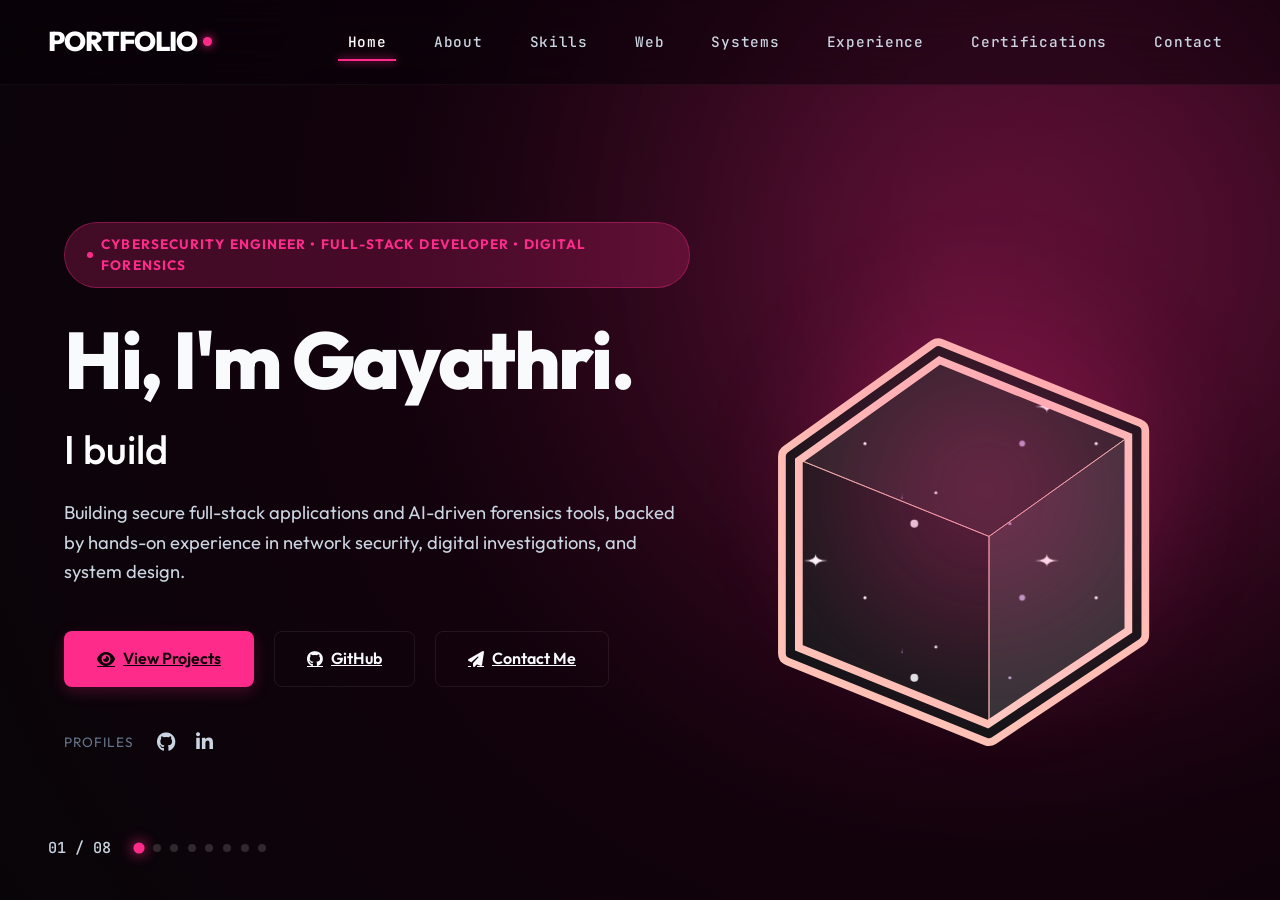
==== docs/index.html @ 2d663bb6 "docs folder" ====
<!doctype html>
<html lang="en">
  <head>
    <meta charset="UTF-8" />
    <meta name="viewport" content="width=device-width, initial-scale=1.0" />

    <!-- SEO Metadata -->
    <title>Gayathri | Cybersecurity & Full-Stack Portfolio</title>
    <link
      rel="icon"
      type="image/svg+xml"
      href="data:image/svg+xml,%3Csvg xmlns='http://www.w3.org/2000/svg' viewBox='0 0 100 100'%3E%3Ccircle cx='50' cy='50' r='46' fill='%230b0107' stroke='%23FF2B8A' stroke-width='8'/%3E%3Ctext x='50%25' y='50%25' font-family='sans-serif' font-size='38' font-weight='bold' fill='%23FF2B8A' text-anchor='middle' dominant-baseline='central'%3EYN%3C/text%3E%3C/svg%3E"
    />
    <meta
      name="description"
      content="Professional portfolio of a Computer Science student specializing in Cyber Security, full-stack development, AI-driven forensics tools, and secure network systems."
    />
    <meta
      name="keywords"
      content="Cyber Security, Digital Forensics, Full-Stack Developer, MERN Stack, AI, SDN Security, Web Portfolio"
    />
    <meta name="author" content="Gayathri" />

    <!-- Open Graph / Facebook -->
    <meta property="og:type" content="website" />
    <meta property="og:url" content="https://your-portfolio-url.vercel.app/" />
    <meta
      property="og:title"
      content="Gayathri | Cybersecurity & Full-Stack Portfolio"
    />
    <meta
      property="og:description"
      content="Discover AI-driven forensics tools, secure full-stack applications, and network security research."
    />
    <meta property="og:image" content="images/profile.jpg" />

    <!-- Fonts & Icons -->
    <link rel="preconnect" href="https://fonts.googleapis.com" />
    <link rel="preconnect" href="https://fonts.gstatic.com" crossorigin />
    <link
      href="https://fonts.googleapis.com/css2?family=Outfit:wght@300;400;500;600;700&family=JetBrains+Mono:wght@400;500&display=swap"
      rel="stylesheet"
    />
    <link
      rel="stylesheet"
      href="https://cdnjs.cloudflare.com/ajax/libs/font-awesome/6.5.1/css/all.min.css"
    />

    <!-- Custom Stylesheet -->
    <link rel="stylesheet" href="style.css" />
  </head>

  <body class="theme-home">
    <!-- Ambient background mesh gradients are handled directly in style.css page-sections -->

    <!-- Header & Navigation -->
    <header>
      <nav>
        <a href="#hero" class="logo" aria-label="Home"
          >PORTFOLIO<span class="logo-dot"></span
        ></a>
        <ul class="nav-links">
          <li>
            <a href="#hero" class="nav-anchor active" data-index="0">Home</a>
          </li>
          <li><a href="#about" class="nav-anchor" data-index="1">About</a></li>
          <li>
            <a href="#skills" class="nav-anchor" data-index="2">Skills</a>
          </li>
          <li>
            <a href="#projects-web" class="nav-anchor" data-index="3">Web</a>
          </li>
          <li>
            <a href="#projects-systems" class="nav-anchor" data-index="4"
              >Systems</a
            >
          </li>
          <li>
            <a href="#experience" class="nav-anchor" data-index="5"
              >Experience</a
            >
          </li>
          <li>
            <a href="#certifications" class="nav-anchor" data-index="6"
              >Certifications</a
            >
          </li>
          <li>
            <a href="#contact" class="nav-anchor" data-index="7">Contact</a>
          </li>
        </ul>
        <button
          class="burger"
          aria-label="Toggle Navigation Menu"
          aria-expanded="false"
        >
          <div class="line1"></div>
          <div class="line2"></div>
          <div class="line3"></div>
        </button>
      </nav>
    </header>

    <!-- Page Progress Indicators -->
    <div class="page-progress-container">
      <span class="page-number" id="page-number-display">01 / 08</span>
      <div class="progress-dots">
        <span class="progress-dot active" data-index="0" title="Home"></span>
        <span class="progress-dot" data-index="1" title="About"></span>
        <span class="progress-dot" data-index="2" title="Skills"></span>
        <span class="progress-dot" data-index="3" title="Web Dev"></span>
        <span
          class="progress-dot"
          data-index="4"
          title="Academic Systems"
        ></span>
        <span class="progress-dot" data-index="5" title="Experience"></span>
        <span class="progress-dot" data-index="6" title="Certifications"></span>
        <span class="progress-dot" data-index="7" title="Contact"></span>
      </div>
    </div>

    <!-- Main Horizontal Scroll Container -->
    <main class="scroll-container">
      <!-- PAGE 01: HOME / INTRO -->
      <section id="hero" class="page-section" data-theme="home">
        <div class="page-content-wrapper">
          <div class="container hero-container">
            <div class="hero-content">
              <div class="badge-pill stage-5-reveal">
                <span class="badge-dot"></span>
                CYBERSECURITY ENGINEER • FULL-STACK DEVELOPER • DIGITAL
                FORENSICS
              </div>
              <h1 class="text-gradient stage-5-reveal hero-name-heading">
                Hi, I'm Gayathri.
              </h1>
              <h2 class="stage-6-reveal hero-secondary-heading">
                I build
                <span
                  id="typing-text"
                  class="accent-glow-gradient"
                  style="color: var(--accent-current); font-weight: 700"
                ></span>
              </h2>
              <p class="description stage-6-reveal">
                Building secure full-stack applications and AI-driven forensics
                tools, backed by hands-on experience in network security,
                digital investigations, and system design.
              </p>
              <div class="hero-actions stage-7-reveal">
                <a
                  href="#projects-web"
                  class="btn btn-primary nav-action-btn"
                  data-index="3"
                  ><i class="fas fa-eye"></i> View Projects</a
                >
                <a
                  href="#"
                  data-link="github"
                  target="_blank"
                  class="btn btn-secondary"
                  ><i class="fab fa-github"></i> GitHub</a
                >
                <a
                  href="#contact"
                  class="btn btn-secondary nav-action-btn"
                  data-index="7"
                  ><i class="fas fa-paper-plane"></i> Contact Me</a
                >
              </div>
              <div class="hero-socials stage-7-reveal">
                <span>Profiles</span>
                <div class="social-links">
                  <a
                    href="#"
                    data-link="github"
                    target="_blank"
                    class="social-link"
                    aria-label="GitHub"
                    ><i class="fab fa-github"></i
                  ></a>
                  <a
                    href="#"
                    data-link="linkedin"
                    target="_blank"
                    class="social-link"
                    aria-label="LinkedIn"
                    ><i class="fab fa-linkedin-in"></i
                  ></a>
                </div>
              </div>
            </div>

            <div class="hero-visual">
              <!-- Soft glow / gradient aura behind character image is handled via CSS .hero-visual::before -->
              <div class="hero-character-wrapper stage-4-reveal">
                <div class="character-frame">
                  <svg
                    width="512"
                    height="595"
                    viewBox="120 120 300 200"
                    fill="none"
                    overflow="hidden"
                    xmlns="http://www.w3.org/2000/svg"
                    class="walking-character"
                  >
                    <use href="#cube" x="128" y="128" stroke-width="2">
                      <animate
                        attributeName="stroke"
                        dur="6s"
                        repeatCount="indefinite"
                        values="#FF9AA2;#FFB7B2;#FFDAC1;#E2F0CB;#B5EAD7;#C7CEEA;#FF9AA2"
                      />
                    </use>

                    <defs>
                      <!-- EVERYTHING TOGETHER -->
                      <g id="cube">
                        <use
                          href="#cube_outline"
                          stroke-linejoin="round"
                          stroke-width="16"
                          fill="url(#stars)"
                        />
                        <use href="#cube_base" stroke-width=".5" />
                        <use
                          href="#cube_outline"
                          stroke-linejoin="round"
                          stroke-width="6"
                          stroke="#141417"
                        />
                      </g>

                      <g id="cube_outline">
                        <path>
                          <animate
                            attributeName="d"
                            dur="1.5s"
                            repeatCount="indefinite"
                            calcMode="spline"
                            keyTimes="0;0.5;0.5;1"
                            keySplines="0.8 0.2 0.6 0.9; 
						0.8 0.2 0.6 0.9; 
						0.8 0.2 0.6 0.9"
                            values="M10 64 L128 0 L246 64 L246 192 L128 256 L10 192Z;
					M40 20 L216 20 L216 108 L216 236 L40 236 L40 172Z;
					M216 20 L40 20 L40 108 L40 236 L216 236 L216 172Z;
					M246 64 L128 0 L10 64 L10 192 L128 256 L246 192Z"
                          />
                        </path>
                      </g>

                      <g id="cube_base">
                        <path fill="#fff1">
                          <!-- TOP SIDE -->
                          <animate
                            attributeName="d"
                            dur="1.5s"
                            repeatCount="indefinite"
                            calcMode="spline"
                            keyTimes="0;0.5;1"
                            keySplines="0.8 0.2 0.6 0.9; 
						0.8 0.2 0.6 0.9"
                            values="M10 64 L128 0 L246 64 L128 128Z;
					M40 20 L216 20 L216 108 L40 108Z;
					M128 0 L246 64 L128 128 L10 64Z"
                          />
                        </path>
                        <path>
                          <!-- LEFT SIDE -->
                          <animate
                            attributeName="d"
                            dur="1.5s"
                            repeatCount="indefinite"
                            calcMode="spline"
                            keyTimes="0;0.5;0.5;1"
                            keySplines="0.8 0.2 0.6 0.9; 
						0.8 0.2 0.6 0.9; 
						0.8 0.2 0.6 0.9"
                            values="M10 64 L128 128 L128 256 L10 192Z;
					M40 20 L40 108 L40 236 L40 172Z;
					M216 20 L216 108 L216 236 L216 172Z;
					M246 64 L128 128 L128 256 L246 192Z"
                          />
                          <animate
                            attributeName="fill"
                            dur="1.5s"
                            repeatCount="indefinite"
                            keyTimes="0;0.5;0.5;1"
                            values="#fff0;#fff0;#fff2;#fff2"
                          />
                        </path>
                        <path fill="#407080">
                          <!-- LEFT SIDE -->
                          <animate
                            attributeName="d"
                            dur="1.5s"
                            repeatCount="indefinite"
                            calcMode="spline"
                            keyTimes="0;0.5;1"
                            keySplines="0.8 0.2 0.6 0.9; 
						0.8 0.2 0.6 0.9"
                            values="M246 64 L128 128 L128 256 L246 192Z;
					M216 108 L40 108 L40 236 L216 236Z;
					M128 128 L10 64 L10 192 L128 256Z"
                          />
                          <animate
                            attributeName="fill"
                            dur="1.5s"
                            repeatCount="indefinite"
                            keyTimes="0;0.5;1"
                            values="#fff2;#fff1;#fff0"
                          />
                        </path>
                      </g>
                      <linearGradient id="fade" gradientTransform="rotate(90)">
                        <stop offset="0" stop-color="#14141700" />
                        <stop offset="0.25" stop-color="#141417ff" />
                      </linearGradient>
                      <linearGradient id="sky" gradientTransform="rotate(90)">
                        <stop offset="0.5" stop-color="#141417" />
                        <stop offset="1" stop-color="#40354a" />
                      </linearGradient>

                      <!-- STARS PATTERN -->
                      <pattern
                        id="stars"
                        x="0"
                        y="0"
                        width="50%"
                        height="50%"
                        patternUnits="userSpaceOnUse"
                        patternContentUnits="userSpaceOnUse"
                      >
                        <rect width="256" height="256" fill="url(#sky)" />
                        <use href="#star01" x="24" y="32" fill="white" />
                        <use
                          href="#star01"
                          x="64"
                          y="96"
                          fill="#ad9dcb"
                          transform="rotate(90 80 112)"
                        />
                        <use href="#star01" x="224" y="102" fill="#ad9dcb" />
                        <use
                          href="#star01"
                          x="192"
                          y="112"
                          fill="#E0E8EA"
                          transform="rotate(90 80 112)"
                        />
                        <use href="#star02" x="16" y="64" fill="#ad9dcb" />
                        <use href="#star03" x="96" y="16" fill="#E0E8EA" />
                        <use href="#star04" x="64" y="64" fill="white" />
                        <use href="#star04" x="8" y="16" fill="#ad9dcb" />
                        <use href="#star04" x="110" y="96" fill="#E0E8EA" />
                        <use href="#star02" x="160" y="24" fill="#ad9dcb" />
                        <use href="#star03" x="196" y="60" fill="#E0E8EA" />
                        <use href="#star04" x="64" y="212" fill="white" />
                        <use href="#star04" x="218" y="216" fill="#ad9dcb" />
                        <use href="#star03" x="228" y="220" fill="#E0E8EA" />
                        <use href="#star02" x="140" y="128" fill="#ad9dcb" />
                        <use href="#star03" x="24" y="140" fill="#E0E8EA" />
                        <use href="#star04" x="95" y="160" fill="white" />
                        <use href="#star04" x="180" y="128" fill="#ad9dcb" />
                        <use href="#star03" x="200" y="136" fill="#E0E8EA" />
                        <use href="#star10" x="120" y="120" stroke="#E0E8EA" />
                        <use href="#star11" x="48" y="64" stroke="#ad9dcb" />
                      </pattern>
                      <path id="star01" transform="scale(0.5)">
                        <animate
                          attributeName="d"
                          dur="3s"
                          repeatCount="indefinite"
                          calcMode="spline"
                          keyTimes="0;0.5;1"
                          keySplines="0.8 0.2 0.6 0.9; 0.8 0.2 0.6 0.9"
                          values="M16 0 Q16 16 24 16 Q16 16 16 32 Q16 16 8 16 Q16 16 16 0Z;
					M16 8 Q16 16 32 16 Q16 16 16 24 Q16 16 0 16 Q16 16 16 8Z;
					M16 0 Q16 16 24 16 Q16 16 16 32 Q16 16 8 16 Q16 16 16 0Z"
                        />
                      </path>
                      <circle id="star02">
                        <animate
                          attributeName="r"
                          dur="3s"
                          repeatCount="indefinite"
                          calcMode="spline"
                          keyTimes="0;0.5;1"
                          keySplines="0.8 0.2 0.6 0.9; 0.8 0.2 0.6 0.9"
                          values="0;2;0"
                        />
                      </circle>
                      <circle id="star03">
                        <animate
                          attributeName="r"
                          dur="6s"
                          repeatCount="indefinite"
                          calcMode="spline"
                          keyTimes="0;0.5;1"
                          keySplines="0.8 0.2 0.6 0.9; 0.8 0.2 0.6 0.9"
                          values="3;1;3"
                        />
                      </circle>
                      <circle id="star04" r="1" />

                      <path id="star10" stroke-width="2">
                        <animate
                          attributeName="d"
                          dur="5s"
                          repeatCount="indefinite"
                          keyTimes="0;0.90;0.97;1"
                          keySplines="0 0.4 1 0.2; 0 0.4 1 0.2; 0 0.4 1 0.2"
                          values="M64 0 L64 0Z; M64 0 L64 0Z; M48 12 L0 48Z; M0 48 L0 48Z"
                        />
                        <animate
                          attributeName="opacity"
                          dur="5s"
                          repeatCount="indefinite"
                          keyTimes="0;0.90;0.97;1"
                          values="1; 1; 0.6; 0"
                        />
                      </path>
                      <path id="star11" stroke-width="3">
                        <animate
                          attributeName="d"
                          dur="6s"
                          repeatCount="indefinite"
                          delay="3s"
                          keyTimes="0;0.90;0.95;1"
                          keySplines="0 0.4 1 0.2; 0 0.4 1 0.2; 0 0.4 1 0.2"
                          values="M64 0 L64 0Z; M64 0 L64 0Z; M48 12 L0 48Z; M0 48 L0 48Z"
                        />
                        <animate
                          attributeName="opacity"
                          dur="6s"
                          repeatCount="indefinite"
                          delay="3s"
                          keyTimes="0;0.90;0.95;1"
                          values="1; 1; 0.6; 0"
                        />
                      </path>
                    </defs>
                  </svg>
                </div>
              </div>
            </div>
          </div>
        </div>
      </section>

      <!-- PAGE 02: ABOUT ME -->
      <section id="about" class="page-section" data-theme="about">
        <div class="page-content-wrapper">
          <div class="container">
            <div class="section-header">
              <span class="section-badge">Introduction</span>
              <h2 class="section-title-alt">About Me</h2>
            </div>
            <div class="about-grid">
              <div class="about-details">
                <h3>Crafting Secure Digital Solutions</h3>
                <p>
                  I'm Gayathri, a B.Tech Computer Science student specializing
                  in Cyber Security, with a strong foundation in full-stack
                  development and a growing focus on digital forensics and cyber
                  investigation.
                </p>
                <p>
                  My technical journey spans full-stack web development,
                  cybersecurity, network security, and research. I enjoy
                  building systems that are both functional and secure by
                  design.
                </p>
                <p>
                  Most recently, I completed a Cyber Security Summer Internship
                  under Gurugram Police, building an AI-driven forensics
                  training platform and studying real-world investigative case
                  patterns.
                </p>
              </div>
              <div class="about-card-container">
                <div class="sphere-loader">
                  <div class="sphere">
                    <i></i><i></i><i></i><i></i><i></i><i></i><i></i><i></i>
                    <i></i><i></i><i></i><i></i><i></i><i></i><i></i><i></i>
                    <i></i><i></i><i></i><i></i><i></i><i></i><i></i><i></i>
                    <i></i><i></i><i></i><i></i><i></i><i></i><i></i><i></i>
                  </div>
                </div>
              </div>
            </div>
          </div>
        </div>
      </section>

      <!-- PAGE 03: SKILLS -->
      <section id="skills" class="page-section" data-theme="skills">
        <div class="page-content-wrapper">
          <!-- Cybernetic 3D-styled Glove (Floating in Background of Page 03) -->
          <div class="glove-container skills-page-glove">
            <div class="glove-element">
              <svg viewBox="0 0 100 100" class="glove-svg">
                <defs>
                  <filter
                    id="glow"
                    x="-20%"
                    y="-20%"
                    width="140%"
                    height="140%"
                  >
                    <feGaussianBlur stdDeviation="2.5" result="blur" />
                    <feComposite
                      in="SourceGraphic"
                      in2="blur"
                      operator="over"
                    />
                  </filter>
                </defs>
                <g
                  filter="url(#glow)"
                  stroke="var(--accent-current)"
                  stroke-width="1.2"
                  fill="none"
                  opacity="0.85"
                >
                  <!-- Palm base and wrist links -->
                  <path
                    d="M35 70 L25 52 L35 30 L46 27 L57 30 L67 52 L60 70 Z"
                  />
                  <path
                    d="M48 70 L48 82 M38 88 L48 82 L58 88"
                    stroke-width="0.8"
                    stroke-dasharray="1.5,1.5"
                  />
                  <!-- Thumb -->
                  <path d="M25 52 L14 43 L8 46 L13 58" />
                  <!-- Index -->
                  <path d="M35 30 L34 11 L38 5 L42 11 L41 30" />
                  <!-- Middle -->
                  <path d="M46 27 L46 6 L50 1 L54 6 L53 27" />
                  <!-- Ring -->
                  <path d="M57 30 L58 11 L62 6 L66 12 L63 30" />
                  <!-- Pinky -->
                  <path d="M67 52 L73 32 L77 29 L79 33 L73 52" />
                  <!-- Node Points -->
                  <circle
                    cx="35"
                    cy="70"
                    r="1.5"
                    fill="var(--accent-current)"
                  />
                  <circle
                    cx="60"
                    cy="70"
                    r="1.5"
                    fill="var(--accent-current)"
                  />
                  <circle
                    cx="25"
                    cy="52"
                    r="1.5"
                    fill="var(--accent-current)"
                  />
                  <circle
                    cx="67"
                    cy="52"
                    r="1.5"
                    fill="var(--accent-current)"
                  />
                  <circle
                    cx="35"
                    cy="30"
                    r="1.5"
                    fill="var(--accent-current)"
                  />
                  <circle
                    cx="46"
                    cy="27"
                    r="1.5"
                    fill="var(--accent-current)"
                  />
                  <circle
                    cx="57"
                    cy="30"
                    r="1.5"
                    fill="var(--accent-current)"
                  />
                  <circle cx="8" cy="46" r="1.2" fill="var(--accent-current)" />
                  <circle cx="38" cy="5" r="1.2" fill="var(--accent-current)" />
                  <circle cx="50" cy="1" r="1.2" fill="var(--accent-current)" />
                  <circle cx="62" cy="6" r="1.2" fill="var(--accent-current)" />
                  <circle
                    cx="77"
                    cy="29"
                    r="1.2"
                    fill="var(--accent-current)"
                  />
                </g>
              </svg>
            </div>
          </div>

          <div class="container">
            <div class="section-header">
              <span class="section-badge">Toolbox</span>
              <h2 class="section-title-alt">Technical Skills</h2>
            </div>

            <div class="skills-grid-horizontal">
              <div class="skills-column">
                <!-- Languages -->
                <div class="skills-card">
                  <div class="skills-card-header">
                    <i class="fa-solid fa-code"></i>
                    <h3>Languages</h3>
                  </div>
                  <div class="skill-badges">
                    <span class="skill-badge">Python</span>
                    <span class="skill-badge">Java</span>
                    <span class="skill-badge">JavaScript</span>
                    <span class="skill-badge">SQL</span>
                    <span class="skill-badge">HTML5</span>
                    <span class="skill-badge">CSS3</span>
                    <span class="skill-badge">ReactJS</span>
                  </div>
                </div>

                <!-- Cybersecurity Tools -->
                <div class="skills-card">
                  <div class="skills-card-header">
                    <i class="fa-solid fa-shield-halved"></i>
                    <h3>Cybersecurity Tools</h3>
                  </div>
                  <div class="skill-badges">
                    <span class="skill-badge">Nmap</span>
                    <span class="skill-badge">Wireshark</span>
                    <span class="skill-badge">Hydra</span>
                    <span class="skill-badge">TheHarvester</span>
                    <span class="skill-badge">Autopsy</span>
                    <span class="skill-badge">Ghidra</span>
                    <span class="skill-badge">BinaryNinja</span>
                    <span class="skill-badge">Mininet</span>
                    <span class="skill-badge">Ryu Controller</span>
                  </div>
                </div>
              </div>

              <div class="skills-column">
                <!-- Frameworks / Libraries & DevOps -->
                <div class="skills-card">
                  <div class="skills-card-header">
                    <i class="fa-solid fa-layer-group"></i>
                    <h3>Frameworks & DevOps</h3>
                  </div>
                  <div class="skill-badges">
                    <span class="skill-badge">Tkinter</span>
                    <span class="skill-badge">OpenCV</span>
                    <span class="skill-badge">Kivy / KivyMD</span>
                    <span class="skill-badge">NodeJS</span>
                    <span class="skill-badge">ExpressJS</span>
                    <span class="skill-badge">Docker</span>
                    <span class="skill-badge">Jenkins</span>
                  </div>
                </div>

                <!-- Databases & OS -->
                <div class="skills-card">
                  <div class="skills-card-header">
                    <i class="fa-solid fa-database"></i>
                    <h3>Databases & OS</h3>
                  </div>
                  <div class="skill-badges">
                    <span class="skill-badge">MySQL</span>
                    <span class="skill-badge">Oracle</span>
                    <span class="skill-badge">MongoDB</span>
                    <span class="skill-badge">Linux (Kali)</span>
                    <span class="skill-badge">Windows</span>
                  </div>
                </div>
              </div>
            </div>
          </div>
        </div>
      </section>

      <!-- PAGE 04: WEB DEVELOPMENT -->
      <section id="projects-web" class="page-section" data-theme="web">
        <div class="page-content-wrapper">
          <div class="container">
            <div class="category-showcase-header">
              <div class="showcase-title-row">
                <div>
                  <span class="section-badge">Featured Portfolio</span>
                  <h3>
                    <i class="fas fa-laptop-code"></i> Web & Full-Stack
                    Development
                  </h3>
                </div>
                <!-- Prev/Next Controls -->
                <div class="carousel-navigation-arrows">
                  <button
                    class="carousel-arrow-btn prev-arrow"
                    id="web-prev"
                    aria-label="Previous Web Projects"
                  >
                    <i class="fas fa-chevron-left"></i>
                  </button>
                  <button
                    class="carousel-arrow-btn next-arrow"
                    id="web-next"
                    aria-label="Next Web Projects"
                  >
                    <i class="fas fa-chevron-right"></i>
                  </button>
                </div>
              </div>
              <p class="showcase-subtitle">
                Building secure, full-stack applications with structured data
                handling and clean architecture.
              </p>
            </div>

            <div class="projects-carousel-outer">
              <div class="projects-grid" id="web-projects-grid">
                <!-- Dynamic project cards rendered identically via Javascript -->
              </div>
            </div>
          </div>
        </div>
      </section>

      <!-- PAGE 06: OTHER / ACADEMIC PROJECTS -->
      <section id="projects-systems" class="page-section" data-theme="systems">
        <div class="page-content-wrapper">
          <div class="container systems-page-container">
            <div class="category-showcase-header">
              <span class="section-badge">Engineering & Logic</span>
              <h3><i class="fas fa-network-wired"></i> Research & Systems</h3>
              <p>
                Research-driven projects in quantum computing and SDN network
                security.
              </p>
            </div>

            <!-- Align 3 centered cards in one row -->
            <div class="projects-grid" id="systems-projects-grid">
              <!-- Dynamic Academic cards rendered via Javascript -->
            </div>
          </div>
        </div>
      </section>

      <!-- PAGE 07: EXPERIENCE & EDUCATION & CERTIFICATIONS (REDESIGNED LAYOUT) -->
      <section id="experience" class="page-section" data-theme="experience">
        <div class="page-content-wrapper">
          <div class="container experience-redesign-container">
            <div class="section-header">
              <span class="section-badge">Track Record</span>
              <h2 class="section-title-alt">Experience & Education</h2>
            </div>

            <!-- ROW 1 + ROW 2 SIDE BY SIDE: Experience/Education & Achievements -->
            <div class="exp-ach-columns">
              <!-- COLUMN A: Experience & Education Carousel -->
              <div class="exp-ach-col">
                <div class="certs-header-new">
                  <h3 class="certs-title-new">
                    <i class="fas fa-briefcase"></i> Experience & Education
                  </h3>
                </div>
                <div class="exp-edu-carousel" id="exp-edu-carousel">
                  <div class="exp-edu-carousel-track" id="exp-edu-track">
                    <div class="exp-card-new">
                      <span class="card-badge pink-badge">Internship</span>
                      <h4 class="exp-role-new">Cyber Security Summer Intern</h4>
                      <p class="exp-company-new">Gurugram Police</p>
                      <p class="exp-duration-new">Jun. 2026</p>
                      <ul class="exp-details-new">
                        <li>
                          Built CyberForensics Simulation Trainer, an AI-driven
                          MERN platform for investigative training
                        </li>
                        <li>
                          Gained exposure to cyber investigations, digital
                          forensics & social engineering
                        </li>
                        <li>
                          Studied real-world case patterns: phishing, fraud,
                          online harassment, insider threats
                        </li>
                        <li>
                          Learned law enforcement approaches to digital evidence
                          collection & chain of custody
                        </li>
                      </ul>
                    </div>

                    <div class="edu-card-new">
                      <span class="card-badge purple-badge">Education</span>
                      <h4 class="edu-degree-new">
                        B.Tech. Computer Science (Cyber Security)
                      </h4>
                      <p class="edu-school-new">
                        Aug. 2023 – Ongoing · Current CGPA: 8.91
                      </p>
                      <p class="edu-desc-new">
                        Specialization coursework in cybersecurity, digital
                        forensics, and secure systems design. Class XII (CBSE) —
                        91.2% (May 2023).
                      </p>
                    </div>

                    <div class="exp-card-new">
                      <span class="card-badge pink-badge">Internship</span>
                      <h4 class="exp-role-new">
                        Teaching Assistant – Industry Collaboration
                      </h4>
                      <p class="exp-company-new">
                        Centre of Excellence in Education Technology
                      </p>
                      <p class="exp-duration-new">Jan. 2026 – May. 2026</p>
                      <ul class="exp-details-new">
                        <li>
                          Maintained industry relevance in student project
                          allocations & skill-mapping initiatives
                        </li>
                        <li>
                          Proposed and implemented a year-end skill progression
                          survey system
                        </li>
                        <li>
                          Evaluated student learning outcomes and
                          industry-relevant competencies
                        </li>
                      </ul>
                    </div>

                    <div class="exp-card-new">
                      <span class="card-badge pink-badge">Internship</span>
                      <h4 class="exp-role-new">
                        Teaching Assistant – Digital Marketing & Storytelling
                      </h4>
                      <p class="exp-company-new">
                        Centre of Excellence in Education Technology
                      </p>
                      <p class="exp-duration-new">Aug. 2025 – Dec. 2025</p>
                      <ul class="exp-details-new">
                        <li>
                          Managed documentation & content workflows for 3+
                          platforms serving 10,000+ users/semester
                        </li>
                        <li>
                          Coordinated cross-functional teams to execute platform
                          updates & outreach
                        </li>
                        <li>
                          Organized structured documentation for the ETIC portal
                          & COEET social platforms
                        </li>
                        <li>
                          Assisted in moderating project evaluations &
                          streamlining academic assessment
                        </li>
                      </ul>
                    </div>
                  </div>
                </div>
                <div class="exp-edu-carousel-controls">
                  <button
                    class="carousel-arrow-btn"
                    id="exp-edu-prev"
                    aria-label="Previous"
                  >
                    <i class="fas fa-chevron-left"></i>
                  </button>
                  <div class="exp-edu-dots" id="exp-edu-dots"></div>
                  <button
                    class="carousel-arrow-btn"
                    id="exp-edu-next"
                    aria-label="Next"
                  >
                    <i class="fas fa-chevron-right"></i>
                  </button>
                </div>
              </div>

              <!-- COLUMN B: Achievements Carousel -->
              <div class="exp-ach-col">
                <div class="certs-header-new">
                  <h3 class="certs-title-new">
                    <i class="fas fa-trophy"></i> Achievements
                  </h3>
                </div>
                <div class="achievements-carousel" id="achievements-carousel">
                  <div
                    class="achievements-carousel-track"
                    id="achievements-track"
                  >
                    <div class="edu-card-new">
                      <span class="card-badge purple-badge">1st Position</span>
                      <h4 class="edu-degree-new">NU Binary Beast | HackM</h4>
                      <p class="edu-school-new">Jan. 2025</p>
                      <p class="edu-desc-new">
                        Secured 1st Place in an Intra-University Coding
                        Competition.
                      </p>
                    </div>
                    <div class="edu-card-new">
                      <span class="card-badge purple-badge">3rd Position</span>
                      <h4 class="edu-degree-new">NU Binary Beast | HackM</h4>
                      <p class="edu-school-new">Sep. 2025</p>
                      <p class="edu-desc-new">
                        Secured 3rd Place in an Intra-University Coding
                        Competition.
                      </p>
                    </div>
                    <div class="edu-card-new">
                      <span class="card-badge purple-badge">Top 50</span>
                      <h4 class="edu-degree-new">CyberforHer | DSCI & EY</h4>
                      <p class="edu-school-new">Mar. 2025</p>
                      <p class="edu-desc-new">
                        Ranked in the Top 50 in a national-level cybersecurity
                        competition involving problem-solving and security
                        challenges.
                      </p>
                    </div>
                  </div>
                </div>
                <div class="exp-edu-carousel-controls">
                  <button
                    class="carousel-arrow-btn"
                    id="achievements-prev"
                    aria-label="Previous"
                  >
                    <i class="fas fa-chevron-left"></i>
                  </button>
                  <div class="exp-edu-dots" id="achievements-dots"></div>
                  <button
                    class="carousel-arrow-btn"
                    id="achievements-next"
                    aria-label="Next"
                  >
                    <i class="fas fa-chevron-right"></i>
                  </button>
                </div>
              </div>
            </div>
          </div>
        </div>
      </section>

      <!-- PAGE 08: CERTIFICATIONS -->
      <section
        id="certifications"
        class="page-section"
        data-theme="certifications"
      >
        <div class="page-content-wrapper">
          <div class="container experience-redesign-container">
            <div class="section-header">
              <span class="section-badge">Credentials</span>
              <h2 class="section-title-alt">Certifications</h2>
            </div>

            <div class="certs-section-new">
              <div class="certs-carousel-outer">
                <div class="certs-carousel-track" id="certs-list-grid">
                  <!-- Checkmarx Codebashing -->
                  <div class="cert-item cert-card-compact">
                    <div class="cert-card-image-wrapper">
                      <img
                        src="public/certificates/checkmarx-codebashing.png"
                        alt="Checkmarx Codebashing Certificate"
                        onerror="
                          this.src =
                            'data:image/svg+xml,%3Csvg xmlns=%22http://www.w3.org/2000/svg%22 viewBox=%220 0 100 100%22%3E%3Crect width=%22100%22 height=%22100%22 fill=%22%230b0107%22/%3E%3Ccircle cx=%2250%22 cy=%2250%22 r=%2238%22 fill=%22none%22 stroke=%22%23FF2D95%22 stroke-width=%224%22/%3E%3Ctext x=%2250%22 y=%2258%22 font-family=%22sans-serif%22 font-size=%2224%22 font-weight=%22bold%22 fill=%22%23FF2D95%22 text-anchor=%22middle%22%3ECX%3C/text%3E%3C/svg%3E'
                        "
                      />
                    </div>
                    <div class="cert-card-body">
                      <h5>Checkmarx Codebashing — Secure Coding</h5>
                      <p class="cert-issuer">
                        Java, .NET Security, CSRF, OWASP API Top 10, XSS · Mar.
                        2026
                      </p>
                      <button
                        class="btn btn-primary btn-mini view-cert-btn"
                        data-cert-image="public/certificates/checkmarx-codebashing.png"
                      >
                        <i class="fas fa-file-invoice"></i> View Certificate
                      </button>
                    </div>
                  </div>

                  <!-- IUCEE Qiskit -->
                  <div class="cert-item cert-card-compact">
                    <div class="cert-card-image-wrapper">
                      <img
                        src="public/certificates/iucee-qiskit.png"
                        alt="IUCEE Quantum Intuition Certificate"
                        onerror="
                          this.src =
                            'data:image/svg+xml,%3Csvg xmlns=%22http://www.w3.org/2000/svg%22 viewBox=%220 0 100 100%22%3E%3Crect width=%22100%22 height=%22100%22 fill=%22%230b0107%22/%3E%3Ccircle cx=%2250%22 cy=%2250%22 r=%2238%22 fill=%22none%22 stroke=%22%239B5CFF%22 stroke-width=%224%22/%3E%3Ctext x=%2250%22 y=%2258%22 font-family=%22sans-serif%22 font-size=%2224%22 font-weight=%22bold%22 fill=%22%239B5CFF%22 text-anchor=%22middle%22%3EIQ%3C/text%3E%3C/svg%3E'
                        "
                      />
                    </div>
                    <div class="cert-card-body">
                      <h5>Building Quantum Intuition with IBM Qiskit</h5>
                      <p class="cert-issuer">IUCEE · Mar. 2026</p>
                      <button
                        class="btn btn-primary btn-mini view-cert-btn"
                        data-cert-image="public/certificates/iucee-qiskit.png"
                      >
                        <i class="fas fa-file-invoice"></i> View Certificate
                      </button>
                    </div>
                  </div>
                </div>
              </div>

              <!-- 3D Carousel Controls placed below the slider -->
              <div class="certs-carousel-controls">
                <button
                  class="carousel-arrow-btn prev-arrow"
                  id="cert-prev"
                  aria-label="Previous Certificate"
                >
                  <i class="fas fa-chevron-left"></i>
                </button>
                <button
                  class="carousel-arrow-btn next-arrow"
                  id="cert-next"
                  aria-label="Next Certificate"
                >
                  <i class="fas fa-chevron-right"></i>
                </button>
              </div>
            </div>
          </div>
        </div>
      </section>

      <!-- PAGE 09: CONTACT -->
      <section id="contact" class="page-section" data-theme="contact">
        <div class="page-content-wrapper">
          <div class="container contact-page-container">
            <div class="contact-inner-wrapper">
              <div class="contact-header">
                <h2 class="contact-title">Let's Build Something Great</h2>
                <p class="contact-description">
                  Have a project, opportunity, or collaboration in mind? I'd
                  love to hear from you. Get in touch via any of the channels
                  below.
                </p>
              </div>

              <div class="contact-links-grid">
                <!-- EMAIL (Pink) -->
                <a
                  href="#"
                  data-link="email"
                  class="contact-card card-email"
                  aria-label="Send Email"
                >
                  <i class="fas fa-envelope"></i>
                  <span>Email</span>
                  <h4 data-link-text="email"></h4>
                  <p class="card-desc">Let's talk about a project</p>
                </a>

                <!-- LINKEDIN (Cyan/Blue) -->
                <a
                  href="#"
                  data-link="linkedin"
                  target="_blank"
                  class="contact-card card-linkedin"
                  aria-label="LinkedIn Profile"
                >
                  <i class="fab fa-linkedin-in"></i>
                  <span>LinkedIn</span>
                  <h4>Connect Profile</h4>
                  <p class="card-desc">Professional networking</p>
                </a>

                <!-- GITHUB (Purple) -->
                <a
                  href="#"
                  data-link="github"
                  target="_blank"
                  class="contact-card card-github"
                  aria-label="GitHub Profile"
                >
                  <i class="fab fa-github"></i>
                  <span>GitHub</span>
                  <h4 data-link-text="github"></h4>
                  <p class="card-desc">Explore open-source code</p>
                </a>
              </div>
            </div>

            <!-- Embedded Footer -->
            <footer>
              <div class="footer-content">
                <div class="footer-copy">
                  &copy; 2026 Gayathri. All rights reserved.
                </div>
                <div class="footer-socials">
                  <a
                    href="#"
                    data-link="github"
                    target="_blank"
                    aria-label="GitHub"
                    ><i class="fab fa-github"></i
                  ></a>
                  <a
                    href="#"
                    data-link="linkedin"
                    target="_blank"
                    aria-label="LinkedIn"
                    ><i class="fab fa-linkedin-in"></i
                  ></a>
                  <a href="#" data-link="email" aria-label="Email"
                    ><i class="fas fa-envelope"></i
                  ></a>
                </div>
              </div>
            </footer>
          </div>
        </div>
      </section>
    </main>

    <!-- Project Details Modal (shared by all project cards) -->
    <div
      id="project-modal"
      class="modal"
      role="dialog"
      aria-modal="true"
      aria-labelledby="project-modal-title"
    >
      <div class="modal-content">
        <span
          class="modal-close-button project-modal-close"
          aria-label="Close Details Modal"
          >&times;</span
        >
        <h3 id="project-modal-title" class="modal-title"></h3>
        <ul class="modal-list" id="project-modal-list"></ul>
      </div>
    </div>

    <!-- Certificate Image Viewer Modal -->
    <div
      id="certificate-modal"
      class="modal"
      role="dialog"
      aria-modal="true"
      aria-label="Certificate Image Viewer"
    >
      <div class="modal-content modal-content-cert">
        <span
          class="modal-close-button cert-modal-close"
          aria-label="Close Viewer"
          >&times;</span
        >
        <img id="certificate-image" src="" alt="Certificate View" />
      </div>
    </div>

    <!-- Custom Script Module -->
    <script src="script.js" defer></script>
  </body>
</html>
---- docs/style.css ----
@import url("https://fonts.googleapis.com/css2?family=Outfit:wght@300;400;500;600;700&family=JetBrains+Mono:wght@400;500&display=swap");

/* ==========================================================================
   1. GLOBAL SYSTEM VARIABLES (THEMES)
   ========================================================================== */
:root {
  /* Page 01: Home (Pink / Magenta Accent) */
  --home-accent: #ff2b8a;
  --home-accent-hover: #ff3d9d;
  --home-accent-glow: rgba(255, 43, 138, 0.22);
  --home-accent-border: rgba(255, 43, 138, 0.35);

  /* Page 02: About (Purple / Violet Accent) */
  --about-accent: #9b5cff;
  --about-accent-hover: #7c3aed;
  --about-accent-glow: rgba(155, 92, 255, 0.22);
  --about-accent-border: rgba(155, 92, 255, 0.35);

  /* Page 03: Skills (Electric Pink / Coral Accent) */
  --skills-accent: #ff3d71;
  --skills-accent-hover: #ff4d6d;
  --skills-accent-glow: rgba(255, 61, 113, 0.22);
  --skills-accent-border: rgba(255, 61, 113, 0.35);

  /* Page 04: Web (Coral / Red-Orange Accent) */
  --web-accent: #ff5a5f;
  --web-accent-hover: #ff7043;
  --web-accent-glow: rgba(255, 90, 95, 0.22);
  --web-accent-border: rgba(255, 90, 95, 0.35);

  /* Page 05: AI (Magenta / Purple Accent) */
  --ai-accent: #e83ebc;
  --ai-accent-hover: #a855f7;
  --ai-accent-glow: rgba(232, 62, 188, 0.22);
  --ai-accent-border: rgba(232, 62, 188, 0.35);

  /* Page 06: Systems (Orange / Amber Accent) */
  --sys-accent: #ffa000;
  --sys-accent-hover: #ffc000;
  --sys-accent-glow: rgba(255, 160, 0, 0.35);
  --sys-accent-border: rgba(255, 160, 0, 0.45);

  /* Page 07: Experience (Pink + Purple Accent) */
  --experience-accent: #ff2d95;
  --experience-accent-hover: #9b5cff;
  --experience-accent-glow: rgba(255, 45, 149, 0.22);
  --experience-accent-border: rgba(255, 45, 149, 0.35);

  /* Page 08: Certificates */
  --certs-accent: #ffd166;
  --certs-accent-hover: #ffb703;
  --certs-accent-glow: rgba(255, 209, 102, 0.22);
  --certs-accent-border: rgba(255, 209, 102, 0.35);

  /* Page 09: Contact (Vibrant Multi-color Accent) */
  --contact-accent: #ff7a00;
  --contact-accent-hover: #ff2b8a;
  --contact-accent-glow: rgba(255, 122, 0, 0.22);
  --contact-accent-border: rgba(255, 122, 0, 0.35);

  /* Current Mapped Accent variables - updated dynamically by JS */
  --accent-current: var(--home-accent);
  --accent-hover-current: var(--home-accent-hover);
  --accent-glow-current: var(--home-accent-glow);
  --accent-border-current: var(--home-accent-border);

  /* Global Tokens */
  --text-primary: #f8fafc;
  --text-secondary: #cbd5e1;
  --text-muted: #64748b;
  --border-color: rgba(255, 255, 255, 0.08);
  --font-sans: "Outfit", sans-serif;
  --font-mono: "JetBrains Mono", monospace;

  --transition-theme:
    background 1.2s cubic-bezier(0.16, 1, 0.3, 1), color 0.4s ease;
  --transition-smooth: all 0.6s cubic-bezier(0.16, 1, 0.3, 1);
  --transition-fast: all 0.2s cubic-bezier(0.16, 1, 0.3, 1);
}

/* --- Theme Classes applied to Body dynamically by JS for active dots/links --- */
body.theme-home {
  --accent-current: var(--home-accent);
  --accent-hover-current: var(--home-accent-hover);
  --accent-glow-current: var(--home-accent-glow);
  --accent-border-current: var(--home-accent-border);
}
body.theme-about {
  --accent-current: var(--about-accent);
  --accent-hover-current: var(--about-accent-hover);
  --accent-glow-current: var(--about-accent-glow);
  --accent-border-current: var(--about-accent-border);
}
body.theme-skills {
  --accent-current: var(--skills-accent);
  --accent-hover-current: var(--skills-accent-hover);
  --accent-glow-current: var(--skills-accent-glow);
  --accent-border-current: var(--skills-accent-border);
}
body.theme-web {
  --accent-current: var(--web-accent);
  --accent-hover-current: var(--web-accent-hover);
  --accent-glow-current: var(--web-accent-glow);
  --accent-border-current: var(--web-accent-border);
}
body.theme-systems {
  --accent-current: var(--sys-accent);
  --accent-hover-current: var(--sys-accent-hover);
  --accent-glow-current: var(--sys-accent-glow);
  --accent-border-current: var(--sys-accent-border);
}
body.theme-experience {
  --accent-current: var(--experience-accent);
  --accent-hover-current: var(--experience-accent-hover);
  --accent-glow-current: var(--experience-accent-glow);
  --accent-border-current: var(--experience-accent-border);
}
body.theme-certifications {
  --accent-current: var(--certs-accent);
  --accent-hover-current: var(--certs-accent-hover);
  --accent-glow-current: var(--certs-accent-glow);
  --accent-border-current: var(--certs-accent-border);
}
body.theme-contact {
  --accent-current: var(--contact-accent);
  --accent-hover-current: var(--contact-accent-hover);
  --accent-glow-current: var(--contact-accent-glow);
  --accent-border-current: var(--contact-accent-border);
}

/* ==========================================================================
   2. GLOBAL RESET & BASE SETUP
   ========================================================================== */
* {
  margin: 0;
  padding: 0;
  box-sizing: border-box;
}

html,
body {
  width: 100vw;
  height: 100vh;
  overflow: hidden;
  background-color: #050206;
  font-family: var(--font-sans);
  color: var(--text-primary);
  line-height: 1.6;
  -webkit-font-smoothing: antialiased;
  transition: var(--transition-theme);
}

/* ==========================================================================
   3. BACKGROUND GRADIENT OVERHAUL — Mesh and Radial treatment (40%-70% Viewport)
   ========================================================================== */
.page-section {
  flex: 0 0 100vw;
  width: 100vw;
  height: 100vh;
  scroll-snap-align: start;
  overflow: hidden;
  position: relative;
  perspective: 1500px;
  display: flex;
  align-items: center;
  justify-content: center;
  padding-top: 80px;
}

/* Large atmospheric background glows for each page */
#hero {
  background: radial-gradient(
    circle at 75% 30%,
    rgba(255, 43, 138, 0.25) 0%,
    rgba(176, 0, 90, 0.08) 50%,
    #080508 100%
  );
}
#about {
  background: radial-gradient(
    circle at 20% 70%,
    rgba(155, 92, 255, 0.25) 0%,
    rgba(76, 29, 149, 0.08) 50%,
    #08040d 100%
  );
}
#skills {
  background: radial-gradient(
    circle at 80% 80%,
    rgba(255, 61, 113, 0.25) 0%,
    rgba(255, 77, 109, 0.08) 50%,
    #0a0104 100%
  );
}
#projects-web {
  background: radial-gradient(
    circle at 20% 30%,
    rgba(139, 0, 0, 0.32) 0%,
    rgba(45, 0, 5, 0.12) 65%,
    #050102 100%
  );
}
#projects-ai {
  background: radial-gradient(
    circle at 85% 40%,
    rgba(232, 62, 188, 0.25) 0%,
    rgba(168, 85, 247, 0.08) 50%,
    #0b0110 100%
  );
}
#projects-systems {
  background: radial-gradient(
    circle at 25% 60%,
    rgba(255, 160, 0, 0.32) 0%,
    rgba(212, 110, 0, 0.12) 55%,
    #050200 100%
  );
}
#experience {
  background: radial-gradient(
    circle at 70% 30%,
    rgba(255, 45, 149, 0.25) 0%,
    rgba(155, 92, 255, 0.08) 50%,
    #0e0212 100%
  );
  overflow: hidden;
}
#certifications {
  background: radial-gradient(
    circle at 75% 25%,
    rgba(255, 209, 102, 0.28) 0%,
    rgba(184, 134, 11, 0.1) 50%,
    #0d0a02 100%
  );
  overflow: hidden;
}
#contact {
  background:
    radial-gradient(
      circle at 20% 20%,
      rgba(255, 43, 138, 0.2) 0%,
      transparent 45%
    ),
    radial-gradient(
      circle at 80% 80%,
      rgba(255, 138, 0, 0.2) 0%,
      transparent 45%
    ),
    radial-gradient(
      circle at 50% 50%,
      rgba(155, 92, 255, 0.15) 0%,
      transparent 60%
    ),
    #050208;
}

/* Floating, animated, blurred background mesh blobs */
.page-section::before {
  content: "";
  position: absolute;
  width: 650px;
  height: 650px;
  border-radius: 50%;
  filter: blur(140px);
  opacity: 0.18;
  pointer-events: none;
  z-index: 1;
  animation: floatGlowOrbs 16s ease-in-out infinite alternate;
}

#hero::before {
  background: #ff2b8a;
  top: -10%;
  right: -10%;
}
#about::before {
  background: #9b5cff;
  bottom: -15%;
  left: -10%;
}
#skills::before {
  background: #ff3d71;
  top: 30%;
  right: -5%;
}
#projects-web::before {
  background: #8b0000;
  bottom: -10%;
  right: 20%;
  opacity: 0.22;
}
#projects-ai::before {
  background: #e83ebc;
  top: -10%;
  left: 15%;
}
#projects-systems::before {
  background: #ffa000;
  bottom: 20%;
  left: -10%;
  opacity: 0.25;
}
#experience::before {
  background: #ff2d95;
  top: -15%;
  right: 10%;
}
#contact::before {
  background: #9b5cff;
  bottom: -10%;
  left: 25%;
}

@keyframes floatGlowOrbs {
  0% {
    transform: translate(0, 0) scale(1) rotate(0deg);
  }
  100% {
    transform: translate(60px, -60px) scale(1.15) rotate(30deg);
  }
}

/* Ambient line animations */
.ambient-bg-curves {
  display: none;
} /* Disabled to prioritize pure mesh background gradients */

/* ==========================================================================
   4. NAVIGATION SYSTEM & HEADER
   ========================================================================== */
header {
  position: fixed;
  width: 100%;
  top: 0;
  left: 0;
  z-index: 1000;
  background-color: rgba(6, 2, 7, 0.45);
  backdrop-filter: blur(25px);
  -webkit-backdrop-filter: blur(25px);
  border-bottom: 1px solid rgba(255, 255, 255, 0.04);
}

nav {
  display: flex;
  justify-content: space-between;
  align-items: center;
  max-width: 1400px;
  margin: auto;
  padding: 1.25rem 3rem;
}

.logo {
  font-size: 1.7rem;
  font-weight: 800;
  color: #ffffff;
  letter-spacing: -0.03em;
  display: flex;
  align-items: center;
  gap: 0.35rem;
  text-decoration: none;
}

.logo-dot {
  width: 9px;
  height: 9px;
  background-color: var(--accent-current);
  border-radius: 50%;
  box-shadow: 0 0 10px var(--accent-current);
  display: inline-block;
  transition: var(--transition-theme);
}

.nav-links {
  display: flex;
  list-style: none;
  gap: 1.75rem;
  align-items: center;
}

.nav-links a {
  color: var(--text-secondary);
  font-size: 0.9rem;
  font-family: var(--font-mono);
  font-weight: 500;
  text-decoration: none;
  position: relative;
  padding: 0.5rem 0.6rem;
  transition: var(--transition-fast);
  letter-spacing: 0.05em;
}

.nav-links a:hover,
.nav-links a.active {
  color: #ffffff;
  text-shadow: 0 0 15px var(--accent-glow-current);
}

.nav-links a::after {
  content: "";
  position: absolute;
  bottom: -2px;
  left: 0;
  width: 0;
  height: 2px;
  background-color: var(--accent-current);
  transition: var(--transition-smooth);
  box-shadow: 0 0 8px var(--accent-current);
}

.nav-links a:hover::after,
.nav-links a.active::after {
  width: 100%;
}

.burger {
  display: none;
  cursor: pointer;
  background: none;
  border: none;
}

.burger div {
  width: 24px;
  height: 2px;
  background-color: #ffffff;
  margin: 5px;
  transition: var(--transition-smooth);
}

/* ==========================================================================
   5. PAGE PROGRESS DOT INDICATORS
   ========================================================================== */
.page-progress-container {
  position: fixed;
  bottom: 2.5rem;
  left: 3rem;
  z-index: 900;
  display: flex;
  align-items: center;
  gap: 1.5rem;
}

.page-number {
  font-family: var(--font-mono);
  font-size: 0.95rem;
  font-weight: 500;
  color: var(--text-secondary);
  transition: var(--transition-theme);
}

.progress-dots {
  display: flex;
  gap: 0.6rem;
}

.progress-dot {
  width: 8px;
  height: 8px;
  border-radius: 50%;
  background-color: rgba(255, 255, 255, 0.15);
  cursor: pointer;
  transition: var(--transition-smooth);
}

.progress-dot:hover {
  background-color: rgba(255, 255, 255, 0.4);
}

.progress-dot.active {
  background-color: var(--accent-current);
  box-shadow: 0 0 10px var(--accent-current);
  transform: scale(1.4);
}

/* ==========================================================================
   6. HORIZONTAL SCROLL Snapping & 3D Transitions
   ========================================================================== */
.scroll-container {
  display: flex;
  flex-direction: row;
  width: 100vw;
  height: 100vh;
  overflow-x: auto;
  overflow-y: hidden;
  scroll-snap-type: x mandatory;
  scroll-behavior: auto;
  -webkit-overflow-scrolling: touch;
  z-index: 2;
  position: relative;
  scrollbar-width: none;
}

.scroll-container::-webkit-scrollbar {
  display: none;
}

.page-content-wrapper {
  width: 100%;
  height: 100%;
  display: flex;
  align-items: center;
  justify-content: center;
  transform-style: preserve-3d;
  backface-visibility: hidden;
  z-index: 10;
}

.container {
  width: 100%;
  max-width: 1400px;
  margin: 0 auto;
  padding: 0 4rem;
}

/* ==========================================================================
   7. PAGE 01: HOME HERO PAGE
   ========================================================================== */
.hero-container {
  display: grid;
  grid-template-columns: 1.15fr 0.85fr;
  align-items: center;
  gap: 4rem;
  height: 100%;
}

.hero-content {
  display: flex;
  flex-direction: column;
  justify-content: center;
  z-index: 10;
}

.badge-pill {
  display: inline-flex;
  align-items: center;
  gap: 0.55rem;
  align-self: flex-start;
  background-color: var(--home-accent-glow);
  border: 1px solid var(--home-accent-border);
  color: var(--home-accent);
  padding: 0.65rem 1.35rem;
  border-radius: 9999px;
  font-size: 0.85rem;
  font-weight: 700;
  letter-spacing: 0.08em;
  margin-bottom: 1.75rem;
}

.badge-dot {
  width: 6px;
  height: 6px;
  background-color: var(--home-accent);
  border-radius: 50%;
  animation: pulseDot 2s infinite;
}

@keyframes pulseDot {
  0% {
    transform: scale(0.9);
    opacity: 0.6;
  }
  50% {
    transform: scale(1.3);
    opacity: 1;
  }
  100% {
    transform: scale(0.9);
    opacity: 0.6;
  }
}

.hero-name-heading {
  font-size: 5rem !important;
  line-height: 1.1;
  margin-bottom: 1.25rem;
  font-weight: 800;
  letter-spacing: -0.03em;
}

.hero-secondary-heading {
  font-size: 2.5rem;
  font-weight: 500;
  color: #ffffff;
  margin-bottom: 1.5rem;
  line-height: 1.25;
}

.accent-glow-gradient {
  background: linear-gradient(135deg, #ffffff 30%, var(--home-accent) 100%);
  -webkit-background-clip: text;
  -webkit-text-fill-color: transparent;
  text-shadow: 0 0 20px var(--home-accent-glow);
}

.hero-content .description {
  font-size: 1.15rem;
  max-width: 650px;
  color: var(--text-secondary);
  margin-bottom: 2.75rem;
  line-height: 1.6;
}

.hero-actions {
  display: flex;
  gap: 1.25rem;
  margin-bottom: 2.5rem;
  flex-wrap: wrap;
}

.btn {
  display: inline-flex;
  align-items: center;
  justify-content: center;
  gap: 0.5rem;
  padding: 0.9rem 2rem;
  border-radius: 8px;
  font-weight: 600;
  font-size: 1rem;
  cursor: pointer;
  transition: var(--transition-smooth);
  border: 1px solid transparent;
}

.btn-primary {
  background-color: var(--accent-current);
  color: #0b0107;
  box-shadow: 0 5px 15px var(--accent-glow-current);
}

.btn-primary:hover {
  background-color: var(--accent-hover-current);
  transform: translateY(-3px);
  box-shadow: 0 10px 25px var(--accent-glow-current);
}

.btn-secondary {
  background-color: transparent;
  color: var(--text-primary);
  border: 1px solid var(--border-color);
}

.btn-secondary:hover {
  background-color: rgba(255, 255, 255, 0.03);
  border-color: var(--accent-current);
  transform: translateY(-2px);
  text-shadow: 0 0 10px var(--accent-glow-current);
}

.hero-socials {
  display: flex;
  align-items: center;
  gap: 1.5rem;
}

.hero-socials span {
  font-size: 0.85rem;
  text-transform: uppercase;
  letter-spacing: 0.05em;
  color: var(--text-muted);
}

.social-links {
  display: flex;
  gap: 1.25rem;
}

.social-link {
  color: var(--text-secondary);
  font-size: 1.2rem;
  transition: var(--transition-fast);
}

.social-link:hover {
  color: var(--accent-current);
  transform: translateY(-3px);
  text-shadow: 0 0 10px var(--accent-glow-current);
}

.hero-visual {
  position: relative;
  width: 100%;
  height: 100%;
  display: flex;
  align-items: center;
  justify-content: center;
}

/* Soft glow / gradient aura BEHIND the woman image */
.hero-visual::before {
  content: "";
  position: absolute;
  width: 420px;
  height: 520px;
  background: radial-gradient(
    circle,
    rgba(255, 43, 138, 0.35) 0%,
    transparent 70%
  );
  filter: blur(40px);
  z-index: 2;
  pointer-events: none;
}

/* Character image wrapper */
/* .hero-character-wrapper {
    width: 380px;
    height: 500px;
    z-index: 4;
    overflow: hidden;
    position: relative;
}

.character-frame {
    width: 100%;
    height: 100%;
    border-radius: 20px;
    border: 1.5px solid var(--home-accent-border);
    padding: 6px;
    background: linear-gradient(135deg, rgba(255,255,255,0.03), rgba(255, 255, 255, 0.01));
    box-shadow: 0 20px 40px rgba(0,0,0,0.6), 0 0 25px var(--home-accent-glow);
    overflow: hidden;
} */

.walking-character {
  width: 100%;
  height: 100%;
  object-fit: cover;
  border-radius: 14px;
  filter: blur(10px);
  opacity: 0;
  transform: scale(0.85) translateY(20px);
  animation:
    walkIn 1.8s cubic-bezier(0.16, 1, 0.3, 1) 0.6s forwards,
    walkingBob 8s ease-in-out infinite alternate 2.4s;
}

@keyframes walkIn {
  to {
    filter: blur(0px);
    opacity: 1;
    transform: scale(1) translateY(0);
  }
}

@keyframes walkingBob {
  0% {
    transform: translate(0, 0) scale(1) rotate(0deg);
  }
  25% {
    transform: translate(-2px, -6px) scale(1.01) rotate(-0.5deg);
  }
  50% {
    transform: translate(0, -3px) scale(1.03) rotate(0deg);
  }
  75% {
    transform: translate(2px, -6px) scale(1.01) rotate(0.5deg);
  }
  100% {
    transform: translate(0, 0) scale(1) rotate(0deg);
  }
}

/* ==========================================================================
   8. PAGE 02: ABOUT ME SECTION (PURPLE GRADIENT BACKGROUND)
   ========================================================================== */
.section-header {
  text-align: center;
  margin-bottom: 3.5rem;
}

.section-badge {
  color: var(--accent-current);
  font-size: 0.9rem;
  font-weight: 700;
  text-transform: uppercase;
  letter-spacing: 0.12em;
  margin-bottom: 0.4rem;
  display: block;
  font-family: var(--font-mono);
}

.section-title-alt {
  display: inline-block;
  position: relative;
  padding-bottom: 0.75rem;
  font-size: 3.1rem;
  font-weight: 700;
}

.section-title-alt::after {
  content: "";
  position: absolute;
  bottom: 0;
  left: 50%;
  transform: translateX(-50%);
  width: 60px;
  height: 3px;
  background-color: var(--accent-current);
  border-radius: 2px;
}

.about-grid {
  display: grid;
  grid-template-columns: 1.2fr 0.8fr;
  gap: 5rem;
  align-items: center;
}

.about-details h3 {
  margin-bottom: 1.25rem;
  font-size: 1.95rem;
  font-weight: 600;
}

.about-details p {
  margin-bottom: 1.25rem;
  font-size: 1.05rem;
  color: var(--text-secondary);
  line-height: 1.7;
}

/* About Statistics cards - Glassmorphic, Soft violet glow */
.stats-container {
  display: grid;
  grid-template-columns: repeat(3, 1fr);
  gap: 1.5rem;
  margin-top: 2.5rem;
}

.stat-box {
  background-color: rgba(255, 255, 255, 0.01);
  backdrop-filter: blur(12px);
  -webkit-backdrop-filter: blur(12px);
  border: 1px solid rgba(155, 92, 255, 0.18);
  padding: 1.5rem 1.25rem;
  border-radius: 12px;
  text-align: center;
  transition: var(--transition-smooth);
  box-shadow: 0 4px 15px rgba(0, 0, 0, 0.2);
}

.stat-box:hover {
  border-color: var(--about-accent);
  transform: translateY(-6px);
  box-shadow: 0 10px 25px rgba(155, 92, 255, 0.25);
}

.stat-num {
  display: block;
  font-size: 2.4rem;
  font-weight: 700;
  color: #ffffff;
  font-family: var(--font-mono);
}

.stat-label {
  font-size: 0.85rem;
  color: var(--text-secondary);
  text-transform: uppercase;
  letter-spacing: 0.05em;
}

.about-card-container {
  display: flex;
  justify-content: center;
  align-items: center;
}

.about-flip-card {
  background-color: transparent;
  width: 290px;
  height: 360px;
  perspective: 1000px;
  cursor: pointer;
}

.about-flip-card-inner {
  position: relative;
  width: 100%;
  height: 100%;
  text-align: center;
  transition: transform 0.8s cubic-bezier(0.16, 1, 0.3, 1);
  transform-style: preserve-3d;
  border-radius: 20px;
  border: 1px solid var(--border-color);
  padding: 5px;
}

.about-flip-card.flipped .about-flip-card-inner {
  transform: rotateY(180deg);
  border-color: var(--accent-current);
  box-shadow: 0 15px 30px var(--accent-glow-current);
}

.about-card-front,
.about-card-back {
  position: absolute;
  width: 100%;
  height: 100%;
  -webkit-backface-visibility: hidden;
  backface-visibility: hidden;
  border-radius: 16px;
  overflow: hidden;
}

.about-card-front img {
  width: 100%;
  height: 100%;
  object-fit: cover;
}

.about-card-back {
  background-color: #0e0012;
  color: white;
  transform: rotateY(180deg);
  display: flex;
  flex-direction: column;
  justify-content: center;
  align-items: center;
  padding: 2rem;
  border: 1px solid var(--accent-border-current);
}

.about-card-back h4 {
  font-size: 1.6rem;
  font-weight: 700;
}

/* ==========================================================================
   9. PAGE 03: SKILLS PAGE
   ========================================================================== */
.skills-page-glove {
  position: absolute;
  right: 5%;
  top: 22%;
  width: 320px;
  height: 320px;
  z-index: 1;
  pointer-events: auto;
  opacity: 0.35;
  transform-style: preserve-3d;
}

.skills-grid-horizontal {
  display: grid;
  grid-template-columns: 1fr 1fr;
  gap: 3.5rem;
  align-items: center;
  width: 100%;
  z-index: 10;
  position: relative;
}

.skills-column {
  display: flex;
  flex-direction: column;
  gap: 1.75rem;
}

.skills-card {
  background-color: var(--bg-card-current);
  border: 1px solid var(--border-color);
  border-radius: 16px;
  padding: 1.75rem;
  transition: var(--transition-smooth);
}

.skills-card:hover {
  border-color: var(--accent-current);
  box-shadow: 0 10px 25px var(--accent-glow-current);
}

.skills-card-header {
  display: flex;
  align-items: center;
  gap: 0.75rem;
  margin-bottom: 1.5rem;
}

.skills-card-header i {
  font-size: 1.6rem;
  color: var(--accent-current);
}

.skills-card-header h3 {
  font-size: 1.3rem;
  font-weight: 600;
}

.skill-badges {
  display: flex;
  flex-wrap: wrap;
  gap: 0.65rem;
}

.skill-badge {
  background-color: rgba(255, 255, 255, 0.03);
  border: 1px solid rgba(255, 255, 255, 0.08);
  color: var(--text-secondary);
  padding: 0.45rem 0.95rem;
  border-radius: 6px;
  font-size: 0.85rem;
  font-weight: 500;
  transition: var(--transition-smooth);
}

.skill-badge:hover {
  background-color: var(--accent-glow-current);
  border-color: var(--accent-current);
  color: #ffffff;
  transform: translateY(-2px);
}

/* Competency Carousel Rotator styles */
.carousel-showcase-compact {
  background-color: var(--bg-card-current);
  border: 1px solid var(--border-color);
  border-radius: 16px;
  padding: 1.5rem;
  display: flex;
  flex-direction: column;
  align-items: center;
  gap: 1rem;
  height: 240px;
}

.carousel-showcase-compact h3 {
  font-size: 1.05rem;
  font-weight: 600;
  color: var(--text-secondary);
  text-transform: uppercase;
  letter-spacing: 0.05em;
  margin-bottom: 0.5rem;
}

.scene {
  width: 220px;
  height: 100px;
  perspective: 800px;
  position: relative;
  margin-top: 10px;
}

.carousel {
  width: 100%;
  height: 100%;
  position: absolute;
  transform-style: preserve-3d;
  transition: transform 0.8s cubic-bezier(0.16, 1, 0.3, 1);
}

.carousel__cell {
  position: absolute;
  width: 180px;
  height: 70px;
  left: 20px;
  top: 15px;
  backface-visibility: hidden;
  cursor: pointer;
  transition: transform 0.8s cubic-bezier(0.16, 1, 0.3, 1);
}

.carousel__cell-content {
  width: 100%;
  height: 100%;
  background-color: #121216;
  border: 1px solid var(--border-color);
  border-radius: 10px;
  display: flex;
  flex-direction: column;
  align-items: center;
  justify-content: center;
  gap: 0.3rem;
  color: white;
  font-weight: 600;
  font-size: 0.85rem;
  transition:
    border-color 0.5s,
    transform 0.5s cubic-bezier(0.16, 1, 0.3, 1),
    box-shadow 0.5s;
}

.carousel__cell.active-cell .carousel__cell-content {
  border-color: var(--accent-current);
  box-shadow: 0 0 15px var(--accent-glow-current);
  transform: scale(1.08);
}

.carousel__cell i {
  font-size: 1.45rem;
  color: var(--accent-current);
}

.carousel-nav {
  display: flex;
  gap: 1.5rem;
  margin-top: auto;
}

.carousel-button {
  background: none;
  border: 1px solid var(--border-color);
  color: var(--text-primary);
  width: 36px;
  height: 36px;
  border-radius: 50%;
  cursor: pointer;
  display: flex;
  align-items: center;
  justify-content: center;
  transition: var(--transition-smooth);
}

.carousel-button:hover {
  border-color: var(--accent-current);
  background-color: var(--accent-glow-current);
  color: white;
}

/* ==========================================================================
   10. CAROUSEL & PROJECTS SLIDER (Web Development)
   ========================================================================== */
.category-showcase-header {
  margin-bottom: 2rem;
  width: 100%;
}

.showcase-title-row {
  display: flex;
  justify-content: space-between;
  align-items: center;
  width: 100%;
  margin-bottom: 0.25rem;
}

.category-showcase-header h3 {
  font-size: 2.4rem;
  font-weight: 700;
  display: flex;
  align-items: center;
  gap: 0.75rem;
}

.category-showcase-header h3 i {
  color: var(--accent-current);
}

.showcase-subtitle {
  font-size: 1.05rem;
  color: var(--text-secondary);
}

.carousel-navigation-arrows {
  display: flex;
  gap: 0.75rem;
  align-items: center;
  z-index: 10;
}

.carousel-arrow-btn {
  background: rgba(255, 255, 255, 0.02);
  border: 1px solid var(--border-color);
  color: var(--text-primary);
  width: 40px;
  height: 40px;
  border-radius: 50%;
  display: flex;
  align-items: center;
  justify-content: center;
  cursor: pointer;
  transition: var(--transition-fast);
}

.carousel-arrow-btn:hover {
  border-color: var(--accent-current);
  background-color: var(--accent-glow-current);
  box-shadow: 0 0 10px var(--accent-glow-current);
  color: white;
}

.projects-grid {
  display: grid;
  grid-template-columns: repeat(4, 1fr);
  gap: 1.5rem;
  width: 100%;
}

@media (max-width: 1200px) {
  .projects-grid {
    grid-template-columns: repeat(3, 1fr);
  }
}

@media (max-width: 900px) {
  .projects-grid {
    grid-template-columns: repeat(2, 1fr);
  }
}

@media (max-width: 600px) {
  .projects-grid {
    grid-template-columns: 1fr;
  }
}

.projects-carousel-outer {
  width: 100%;
  overflow: hidden;
  position: relative;
  display: flex;
  align-items: center;
  padding: 1rem 0;
}

.projects-carousel-track {
  display: flex;
  gap: 2rem;
  transition: transform 0.6s cubic-bezier(0.16, 1, 0.3, 1);
  width: max-content;
}

/* Symmetric project card layout (Width: 330px, Height: 460px) */
.project-card {
  width: 100%;
  height: 460px;
  background-color: rgba(255, 255, 255, 0.02);
  border: 1px solid var(--border-color);
  border-radius: 16px;
  overflow: hidden;
  display: flex;
  flex-direction: column;
  transition: var(--transition-smooth);
}

.project-card:hover {
  border-color: var(--accent-current);
  transform: translateY(-6px) scale(1.02);
  box-shadow: 0 15px 30px var(--accent-glow-current);
}

.project-image-wrapper {
  width: 100%;
  height: 70px;
  position: relative;
  background-color: rgba(0, 0, 0, 0.15);
  overflow: hidden;
}

.project-image-wrapper img {
  width: 100%;
  height: 100%;
  object-fit: cover;
  transition: transform 0.6s cubic-bezier(0.16, 1, 0.3, 1);
}

.project-card:hover .project-image-wrapper img {
  transform: scale(1.06);
}

.project-placeholder-img {
  width: 100%;
  height: 100%;
  display: flex;
  flex-direction: column;
  align-items: center;
  justify-content: center;
  gap: 0.5rem;
  background-color: rgba(255, 255, 255, 0.02);
  color: var(--text-muted);
}

.project-placeholder-img i {
  font-size: 1.8rem;
  color: var(--accent-current);
}

.project-placeholder-img span {
  display: none;
}

.project-info {
  padding: 1.5rem;
  display: flex;
  flex-direction: column;
  height: calc(460px - 70px);
}

.project-info h3 {
  font-size: 1.15rem;
  font-weight: 700;
  margin-bottom: 0.5rem;
  color: white;
}

.project-info p {
  font-size: 0.85rem;
  color: var(--text-secondary);
  line-height: 1.5;
  margin-bottom: 1rem;
  display: -webkit-box;
  -webkit-line-clamp: 5;
  -webkit-box-orient: vertical;
  overflow: hidden;
  /* height: 58px; */
}

.project-tech {
  display: flex;
  flex-wrap: wrap;
  gap: 0.35rem;
  margin-bottom: 1rem;
  /* height: 52px; */
  /* overflow: hidden; */
  align-items: flex-start;
}

.project-tech .skill-badge {
  padding: 0.25rem 0.5rem;
  font-size: 0.7rem;
}

.project-links {
  display: flex;
  gap: 0.5rem;
  margin-top: auto;
}

.project-links .btn {
  padding: 0.5rem 1rem;
  font-size: 0.75rem;
  border-radius: 6px;
  flex: 1;
}

.disabled-placeholder {
  opacity: 0.6;
  cursor: not-allowed;
}

/* ==========================================================================
   10.5. PAGE 05: AI / PYTHON PAGE (FULL VIEWPORT FEATURE)
   ========================================================================== */
.ai-page-container {
  display: flex;
  flex-direction: column;
  height: 100%;
  justify-content: center;
  padding-top: 4.5rem;
  padding-bottom: 2rem;
}

.ai-horizontal-featured-block {
  display: flex;
  gap: 3.5rem;
  align-items: center;
  background-color: rgba(255, 255, 255, 0.02);
  border: 1px solid var(--ai-accent-border);
  border-radius: 20px;
  padding: 2.5rem;
  width: 100%;
  height: calc(100vh - 280px);
  max-height: 500px;
  box-shadow: 0 15px 40px var(--ai-accent-glow);
  transition: var(--transition-smooth);
  transform-style: preserve-3d;
}

.ai-horizontal-featured-block:hover {
  transform: translateY(-5px);
  box-shadow: 0 20px 45px var(--ai-accent-glow);
}

.ai-featured-image-wrapper {
  width: 50%;
  height: 100%;
  border-radius: 12px;
  overflow: hidden;
  border: 1px solid rgba(255, 255, 255, 0.05);
}

.ai-featured-image-wrapper img {
  width: 100%;
  height: 100%;
  object-fit: cover;
  transition: transform 0.6s cubic-bezier(0.16, 1, 0.3, 1);
}

.ai-horizontal-featured-block:hover .ai-featured-image-wrapper img {
  transform: scale(1.04);
}

.ai-featured-info {
  width: 50%;
  display: flex;
  flex-direction: column;
  justify-content: center;
  height: 100%;
}

.ai-featured-info h4 {
  font-size: 1.8rem;
  font-weight: 700;
  margin-bottom: 1rem;
  color: white;
}

.ai-featured-info p {
  font-size: 0.95rem;
  color: var(--text-secondary);
  line-height: 1.6;
  margin-bottom: 2rem;
}

.ai-featured-tech {
  display: flex;
  flex-wrap: wrap;
  gap: 0.5rem;
  margin-bottom: 2rem;
}

.ai-featured-links {
  display: flex;
  gap: 1rem;
}

.ai-featured-links .btn {
  padding: 0.75rem 1.75rem;
}

/* ==========================================================================
   10.6. PAGE 06: SYSTEMS & ACADEMIC GRID (4 Cards in one row on desktop)
   ========================================================================== */
.systems-page-container {
  display: flex;
  flex-direction: column;
  height: 100%;
  justify-content: center;
  padding-top: 4.5rem;
  padding-bottom: 2rem;
}

.systems-projects-row {
  display: grid;
  grid-template-columns: repeat(4, 1fr);
  gap: 2rem;
  width: 100%;
  margin-top: 1.5rem;
  justify-content: center;
}

/* Systems page uses the same card styles */
.systems-projects-row .project-card {
  flex: auto;
  width: 100%;
}

/* ==========================================================================
   11. PAGE 07: EXPERIENCE PAGE — COMPLETE REDESIGN (CENTERED GRID)
   ========================================================================== */
.experience-redesign-container {
  display: flex;
  flex-direction: column;
  height: 100%;
  justify-content: flex-start;
  padding-top: 60px;
  padding-bottom: 16px;
}

.exp-edu-grid-new {
  display: grid;
  grid-template-columns: 1fr 1fr;
  gap: 1.5rem;
  width: 100%;
  margin-bottom: 1rem;
}

.exp-card-new,
.edu-card-new {
  background-color: rgba(255, 255, 255, 0.015);
  backdrop-filter: blur(12px);
  -webkit-backdrop-filter: blur(12px);
  border-radius: 16px;
  padding: 1.25rem;
  transition: var(--transition-fast);
  display: flex;
  flex-direction: column;
  justify-content: flex-start;
  min-height: 190px;
}

/* Pink Internship card border */
.exp-card-new {
  border: 1.5px solid #ff2d95;
  box-shadow: 0 8px 25px rgba(255, 45, 149, 0.08);
}
.exp-card-new:hover {
  transform: translateY(-4px);
  box-shadow: 0 12px 30px rgba(255, 45, 149, 0.18);
}

/* Purple Education card border */
.edu-card-new {
  border: 1.5px solid #9b5cff;
  box-shadow: 0 8px 25px rgba(155, 92, 255, 0.08);
}
.edu-card-new:hover {
  transform: translateY(-4px);
  box-shadow: 0 12px 30px rgba(155, 92, 255, 0.18);
}

/* Experience & Education Carousel (1 card at a time) */
.exp-edu-carousel {
  position: relative;
  width: 100%;
  height: 300px;
  overflow: hidden;
  flex-shrink: 0;
}

.exp-edu-carousel-track {
  display: flex;
  height: 100%;
  gap: 1.5rem;
  transition: transform 0.5s ease;
  will-change: transform;
}

.exp-edu-carousel-track .exp-card-new,
.exp-edu-carousel-track .edu-card-new {
  flex: 0 0 100%;
  min-width: 0;
}

/* Achievements Carousel (1 card at a time) */
.achievements-carousel {
  position: relative;
  width: 100%;
  height: 300px;
  overflow: hidden;
  flex-shrink: 0;
}

.achievements-carousel-track {
  display: flex;
  height: 100%;
  gap: 1.5rem;
  transition: transform 0.5s ease;
  will-change: transform;
}

.achievements-carousel-track .edu-card-new {
  flex: 0 0 100%;
  min-width: 0;
}

/* Shared carousel controls (used by both carousels) */
.exp-edu-carousel-controls {
  display: flex;
  align-items: center;
  justify-content: center;
  gap: 1.25rem;
  margin-top: 0.75rem;
  flex-shrink: 0;
}

.exp-edu-dots {
  display: flex;
  gap: 0.5rem;
}

.exp-edu-dot {
  width: 8px;
  height: 8px;
  border-radius: 50%;
  border: none;
  padding: 0;
  background: rgba(255, 255, 255, 0.2);
  cursor: pointer;
  transition: var(--transition-fast);
}

.exp-edu-dot.active {
  background: #ff2d95;
  width: 22px;
  border-radius: 4px;
}

/* Side-by-side layout: Experience & Education + Achievements */
.exp-ach-columns {
  display: grid;
  grid-template-columns: 1fr 1fr;
  gap: 2rem;
  width: 100%;
  align-items: start;
  flex-shrink: 0;
}

.exp-ach-col {
  display: flex;
  flex-direction: column;
  min-width: 0;
}

.exp-ach-col .certs-header-new {
  justify-content: flex-start;
  margin-top: 0;
}

@media screen and (max-width: 900px) {
  .exp-ach-columns {
    grid-template-columns: 1fr;
    gap: 1.5rem;
  }
}

@media (prefers-reduced-motion: reduce) {
  .exp-edu-carousel-track,
  .achievements-carousel-track {
    transition: none;
  }
}

.card-badge {
  display: inline-block;
  align-self: flex-start;
  margin-bottom: 0.75rem;
  font-size: 0.75rem;
  font-weight: 700;
  text-transform: uppercase;
  letter-spacing: 0.05em;
  padding: 0.25rem 0.6rem;
  border-radius: 4px;
}

.pink-badge {
  background-color: rgba(255, 45, 149, 0.15);
  color: #ff2d95;
}
.purple-badge {
  background-color: rgba(155, 92, 255, 0.15);
  color: #9b5cff;
}

.exp-role-new {
  font-size: 1.15rem;
  font-weight: 700;
  color: white;
  margin-bottom: 0.25rem;
  line-height: 1.3;
}

.exp-company-new {
  font-size: 0.95rem;
  color: #ff2d95;
  font-weight: 700;
  font-family: var(--font-mono);
  margin-bottom: 0.25rem;
}

.exp-duration-new {
  font-size: 0.8rem;
  color: var(--text-muted);
  margin-bottom: 0.75rem;
}

.exp-details-new {
  list-style: none;
  font-size: 0.85rem;
  color: var(--text-secondary);
  flex: 1;
  min-height: 0;
  overflow-y: auto;
  padding-right: 0.25rem;
}

.exp-details-new li {
  margin-bottom: 0.35rem;
  position: relative;
  padding-left: 1rem;
  line-height: 1.4;
}

.exp-details-new li::before {
  content: "→";
  position: absolute;
  left: 0;
  color: #ff2d95;
}

.edu-degree-new {
  font-size: 1.15rem;
  font-weight: 700;
  color: white;
  margin-bottom: 0.35rem;
  line-height: 1.3;
}

.edu-school-new {
  font-size: 0.95rem;
  color: #9b5cff;
  font-weight: 700;
  margin-bottom: 1.25rem;
}

.edu-desc-new {
  font-size: 0.95rem;
  color: var(--text-secondary);
  line-height: 1.6;
  flex: 1;
  min-height: 0;
  overflow-y: auto;
  padding-right: 0.25rem;
}

/* ROW 3: Certifications Carousel Track */
.certs-section-new {
  width: 100%;
  margin-top: 1rem;
}

.certs-header-new {
  display: flex;
  justify-content: center;
  align-items: center;
  width: 100%;
  margin-top: 1rem;
  margin-bottom: 1rem;
}

.certs-title-new {
  font-size: 1.45rem;
  font-weight: 700;
  color: white;
  display: flex;
  align-items: center;
  gap: 0.5rem;
}

.certs-title-new i {
  color: #ff2d95;
}

.certs-carousel-outer {
  position: relative;
  width: 100%;
  overflow: hidden;
  height: 300px;
  display: flex;
  align-items: center;
  justify-content: center;
  perspective: 1200px;
}

.certs-carousel-track {
  position: relative;
  width: 100%;
  height: 260px;
  transform-style: preserve-3d;
  display: flex;
  justify-content: center;
  align-items: center;
}

/* Certificate cards with consistent sizing and aspect ratios */
.cert-card-compact {
  position: absolute;
  left: calc(50% - 130px);
  top: 0;
  width: 260px;
  height: 260px;
  background-color: rgba(255, 255, 255, 0.02);
  border: 1px solid var(--border-color);
  border-radius: 12px;
  overflow: hidden;
  display: flex;
  flex-direction: column;
  transform-style: preserve-3d;
  backface-visibility: hidden;
  transition:
    transform 0.5s cubic-bezier(0.16, 1, 0.3, 1),
    opacity 0.5s,
    z-index 0.5s;
  cursor: grab;
}

.cert-card-compact:active {
  cursor: grabbing;
}

.cert-card-compact:hover {
  border-color: #ff2d95;
  box-shadow: 0 10px 20px rgba(255, 45, 149, 0.15);
}

.cert-card-image-wrapper {
  width: 100%;
  height: 110px;
  overflow: hidden;
  background-color: #0d0912;
}

.cert-card-image-wrapper img {
  width: 100%;
  height: 100%;
  object-fit: contain; /* Aspect-ratio containment */
}

.cert-card-body {
  padding: 0.85rem;
  display: flex;
  flex-direction: column;
  height: calc(260px - 110px);
  border-top: 1px solid var(--border-color);
  background-color: #120308;
  transition: opacity 0.4s ease;
  opacity: 0;
  pointer-events: none;
}

.active-cert .cert-card-body {
  opacity: 1;
  pointer-events: auto;
}

.cert-card-body h5 {
  font-size: 0.8rem;
  font-weight: 700;
  line-height: 1.25;
  margin-bottom: 0.25rem;
  display: -webkit-box;
  -webkit-line-clamp: 2;
  -webkit-box-orient: vertical;
  overflow: hidden;
  height: 32px;
  color: white;
}

.cert-issuer {
  font-size: 0.7rem;
  color: var(--text-muted);
  margin-bottom: 0.25rem;
  white-space: nowrap;
  overflow: hidden;
  text-overflow: ellipsis;
}

.cert-card-body .btn {
  margin-top: auto;
  width: 100%;
  padding: 0.45rem 0.6rem;
  font-size: 0.7rem;
  opacity: 0;
  pointer-events: none;
  transform: translateY(10px);
  transition:
    opacity 0.3s cubic-bezier(0.16, 1, 0.3, 1),
    transform 0.3s cubic-bezier(0.16, 1, 0.3, 1);
}

.active-cert .cert-card-body .btn {
  opacity: 1;
  pointer-events: auto;
  transform: translateY(0);
}

/* ==========================================================================
   12. PAGE 08: CONTACT PAGE
   ========================================================================== */
.contact-page-container {
  display: flex;
  flex-direction: column;
  height: 100%;
  justify-content: space-between;
  padding-bottom: 2.5rem;
}

.contact-inner-wrapper {
  display: flex;
  flex-direction: column;
  justify-content: center;
  align-items: center;
  flex-grow: 1;
  max-width: 950px;
  margin: 0 auto;
  width: 100%;
  text-align: center;
}

.contact-header h2 {
  font-size: 3.2rem;
  font-weight: 800;
  margin-bottom: 0.75rem;
  letter-spacing: -0.02em;
}

.contact-header p {
  font-size: 1.05rem;
  color: var(--text-secondary);
  max-width: 600px;
  margin: 0 auto 3rem auto;
}

.contact-links-grid {
  display: grid;
  grid-template-columns: repeat(3, 1fr);
  gap: 1.5rem;
  width: 100%;
  margin-bottom: 2.5rem;
}

.contact-card {
  background-color: rgba(255, 255, 255, 0.015);
  backdrop-filter: blur(12px);
  -webkit-backdrop-filter: blur(12px);
  border: 1.5px solid rgba(255, 255, 255, 0.04);
  border-radius: 16px;
  padding: 2.25rem 1.5rem;
  display: flex;
  flex-direction: column;
  align-items: center;
  text-align: center;
  transition: var(--transition-smooth);
  text-decoration: none;
  color: inherit;
  cursor: pointer;
}

.contact-card:hover {
  transform: translateY(-8px) scale(1.03);
}

.contact-card.card-email:hover {
  border-color: #ff2d8d;
  background: linear-gradient(
    135deg,
    rgba(255, 45, 141, 0.06) 0%,
    rgba(0, 0, 0, 0) 100%
  );
  box-shadow: 0 15px 30px rgba(255, 45, 141, 0.25);
}
.contact-card.card-email i {
  color: #ff2d8d;
}

.contact-card.card-whatsapp:hover {
  border-color: #25d366;
  background: linear-gradient(
    135deg,
    rgba(37, 211, 102, 0.06) 0%,
    rgba(0, 0, 0, 0) 100%
  );
  box-shadow: 0 15px 30px rgba(37, 211, 102, 0.25);
}
.contact-card.card-whatsapp i {
  color: #25d366;
}

.contact-card.card-linkedin:hover {
  border-color: #0077b5;
  background: linear-gradient(
    135deg,
    rgba(0, 119, 181, 0.06) 0%,
    rgba(0, 0, 0, 0) 100%
  );
  box-shadow: 0 15px 30px rgba(0, 119, 181, 0.25);
}
.contact-card.card-linkedin i {
  color: #0077b5;
}

.contact-card.card-github:hover {
  border-color: #8a2be2;
  background: linear-gradient(
    135deg,
    rgba(138, 43, 226, 0.06) 0%,
    rgba(0, 0, 0, 0) 100%
  );
  box-shadow: 0 15px 30px rgba(138, 43, 226, 0.25);
}
.contact-card.card-github i {
  color: #8a2be2;
}

.contact-card i {
  font-size: 2rem;
  margin-bottom: 0.85rem;
  transition: transform 0.5s cubic-bezier(0.16, 1, 0.3, 1);
}

.contact-card:hover i {
  transform: scale(1.1) rotate(5deg);
}

.contact-card span {
  font-size: 0.8rem;
  color: var(--text-muted);
  text-transform: uppercase;
  letter-spacing: 0.05em;
  margin-bottom: 0.4rem;
}

.contact-card h4 {
  font-size: 0.9rem;
  font-weight: 700;
  color: white;
  word-break: break-all;
  margin-bottom: 0.5rem;
}

.card-desc {
  font-size: 0.75rem;
  color: var(--text-muted);
  line-height: 1.4;
}

/* Integrated footer */
footer {
  width: 100%;
  border-top: 1px solid var(--border-color);
  padding-top: 1.5rem;
}

.footer-content {
  display: flex;
  justify-content: space-between;
  align-items: center;
}

.footer-copy {
  font-size: 0.8rem;
  color: var(--text-muted);
}

.footer-socials {
  display: flex;
  gap: 1.25rem;
}

.footer-socials a {
  color: var(--text-muted);
  font-size: 1.15rem;
  transition: var(--transition-fast);
}

.footer-socials a:hover {
  color: var(--accent-current);
  transform: translateY(-2px);
}

/* ==========================================================================
   13. MODALS MANAGER
   ========================================================================== */
.modal {
  position: fixed;
  top: 0;
  left: 0;
  width: 100vw;
  height: 100vh;
  background-color: rgba(6, 1, 4, 0.85);
  backdrop-filter: blur(15px);
  -webkit-backdrop-filter: blur(15px);
  display: flex;
  align-items: center;
  justify-content: center;
  z-index: 2000;
  opacity: 0;
  visibility: hidden;
  pointer-events: none;
  transition: all 0.4s cubic-bezier(0.16, 1, 0.3, 1);
}

.modal.active {
  opacity: 1;
  visibility: visible;
  pointer-events: auto;
}

.modal-content {
  background-color: #120308;
  border: 1px solid var(--accent-border-current);
  border-radius: 20px;
  width: 90%;
  max-width: 580px;
  padding: 2.5rem;
  position: relative;
  box-shadow:
    0 25px 50px rgba(0, 0, 0, 0.8),
    0 0 30px var(--accent-glow-current);
  transform: scale(0.9) translateY(20px);
  transition: all 0.4s cubic-bezier(0.16, 1, 0.3, 1);
  max-height: 80vh;
  overflow-y: auto;
}

.modal.active .modal-content {
  transform: scale(1) translateY(0);
}

.modal-close-button {
  position: absolute;
  top: 1.25rem;
  right: 1.5rem;
  font-size: 1.75rem;
  color: var(--text-muted);
  cursor: pointer;
  transition: var(--transition-fast);
}

.modal-close-button:hover {
  color: white;
}

.modal-title {
  font-size: 1.45rem;
  font-weight: 700;
  margin-bottom: 1.5rem;
  color: white;
  border-bottom: 1px solid var(--border-color);
  padding-bottom: 0.5rem;
}

.modal-list {
  list-style: none;
  display: grid;
  grid-template-columns: 1fr 1fr;
  gap: 0.75rem;
}

.modal-list li {
  font-size: 0.9rem;
  color: var(--text-secondary);
  position: relative;
  padding-left: 1rem;
}

.modal-list li::before {
  content: "▪";
  position: absolute;
  left: 0;
  color: var(--accent-current);
  font-size: 0.8rem;
  transition: var(--transition-theme);
}

.modal-content-cert {
  max-width: 800px;
  padding: 1.5rem;
  background-color: transparent;
  border: none;
  box-shadow: none;
}

.modal-content-cert img {
  width: 100%;
  height: auto;
  border-radius: 12px;
  border: 2px solid var(--accent-border-current);
  box-shadow: 0 15px 40px rgba(0, 0, 0, 0.8);
}

/* ==========================================================================
   14. RESPONSIVE BREAKPOINTS (Mobile & Tablet Adjustments)
   ========================================================================== */

/* --- Tablet Mode (Max 1150px) --- */
@media screen and (max-width: 1150px) {
  .container {
    padding: 0 2rem;
  }

  .hero-container {
    gap: 2rem;
    grid-template-columns: 1fr 0.9fr;
  }

  .hero-name-heading {
    font-size: 4.2rem !important;
  }

  .hero-secondary-heading {
    font-size: 2rem;
  }

  .hero-character-wrapper {
    width: 320px;
    height: 420px;
  }

  .skills-page-glove {
    width: 260px;
    height: 260px;
  }

  .about-grid {
    gap: 2.5rem;
  }

  .skills-grid-horizontal {
    gap: 1.5rem;
  }

  .projects-horizontal-layout {
    grid-template-columns: 1fr;
    grid-template-rows: auto 1fr;
    height: calc(100vh - 220px);
    gap: 1.5rem;
  }

  .featured-card-wrapper {
    height: auto;
  }

  .featured-project-card {
    height: auto;
    flex-direction: row;
  }

  .featured-project-image {
    width: 40%;
    height: 100%;
  }

  .featured-project-info {
    width: 60%;
  }

  .systems-projects-row {
    grid-template-columns: repeat(2, 1fr);
  }

  .exp-edu-grid-new {
    grid-template-columns: 1fr;
  }

  .cert-card-compact {
    flex: 0 0 calc((100% - 2rem) / 2);
    max-width: calc((100% - 2rem) / 2);
  }
}

/* --- Mobile Snap Swiping Layout --- */
@media screen and (max-width: 768px) {
  html {
    overflow-x: hidden !important;
    overflow-y: scroll !important; /* Force scrollbar */
    height: auto !important;
    width: 100% !important;
  }
  body {
    overflow-x: hidden !important;
    overflow-y: scroll !important; /* Force scrollbar */
    height: auto !important;
    width: 100% !important;
  }

  .scroll-container {
    display: flex !important;
    flex-direction: column !important; /* Stack sections vertically */
    width: 100% !important;
    height: auto !important;
    overflow-y: visible !important; /* Allow body scrolling */
    overflow-x: hidden !important;
    scroll-snap-type: none !important; /* Disable snapping */
    scrollbar-width: none;
  }

  .page-section {
    flex: 0 0 auto !important;
    width: 100% !important;
    height: auto !important; /* Let height adapt dynamically */
    min-height: 100vh !important; /* Fill at least the screen */
    scroll-snap-align: none !important;
    overflow: visible !important;
    padding-top: 100px !important;
    padding-bottom: 80px !important;
    display: flex !important;
    flex-direction: column !important;
    justify-content: flex-start !important; /* Align content to the top */
    align-items: center !important;
    perspective: none !important; /* Disable 3D perspective to prevent WebKit rendering bugs */
  }

  .page-content-wrapper {
    width: 100% !important;
    height: auto !important;
    transform: none !important;
    opacity: 1 !important;
    display: block !important;
    overflow: visible !important;
    transform-style: flat !important; /* Flatten 3D context to make visible */
    backface-visibility: visible !important;
  }

  .container {
    padding: 0 1.25rem !important; /* Safety margin for text/cards on mobile */
    width: 100% !important;
  }

  .section-header {
    margin-bottom: 2rem !important; /* Preserves vertical layout space */
  }

  .section-title-alt {
    font-size: clamp(
      2rem,
      7vw,
      2.5rem
    ) !important; /* Prevent heading clipping */
    line-height: 1.25 !important;
    text-align: center !important;
    white-space: normal !important;
    word-wrap: break-word !important;
  }

  nav {
    padding: 1rem 1.25rem;
  }

  .burger {
    display: block;
    z-index: 1100;
  }

  .nav-links {
    position: fixed;
    right: 0px;
    height: 100vh;
    top: 0px;
    background-color: #0b0107;
    border-left: 1px solid rgba(255, 255, 255, 0.08);
    display: flex;
    flex-direction: column;
    justify-content: center;
    align-items: center;
    width: 70%;
    transform: translateX(100%);
    transition:
      transform 0.5s ease-in-out,
      visibility 0.5s ease-in-out;
    z-index: 1000;
    gap: 2rem;
    visibility: hidden; /* Prevent horizontal scrolling/tabbing when closed */
    pointer-events: none;
  }

  .nav-links.nav-active {
    transform: translateX(0%);
    visibility: visible;
    pointer-events: auto;
  }

  .nav-links a {
    font-size: 1.1rem;
    padding: 0.8rem 1rem;
  }

  .toggle .line1 {
    transform: rotate(-45deg) translate(-5px, 6px);
  }
  .toggle .line2 {
    opacity: 0;
  }
  .toggle .line3 {
    transform: rotate(45deg) translate(-5px, -6px);
  }

  .page-progress-container {
    display: none;
  }

  /* Hero Mobile */
  .hero-container {
    grid-template-columns: 1fr;
    grid-template-rows: auto auto;
    gap: 2rem;
    height: auto;
  }

  .hero-content {
    text-align: center;
    align-items: center;
  }

  .badge-pill {
    align-self: center !important;
    text-align: center !important;
    white-space: normal !important;
    font-size: clamp(0.7rem, 2.8vw, 0.8rem) !important;
    max-width: 100%;
    line-height: 1.4;
    padding: 0.5rem 1rem !important;
    margin-bottom: 1.25rem !important;
  }

  .hero-name-heading {
    font-size: clamp(2.2rem, 8vw, 3rem) !important;
    line-height: 1.15 !important;
    word-wrap: break-word !important;
    margin-bottom: 1rem !important;
  }

  .hero-secondary-heading {
    font-size: clamp(1.4rem, 5vw, 1.8rem) !important;
    line-height: 1.3 !important;
    margin-bottom: 1.25rem !important;
  }

  .hero-content .description {
    font-size: 1rem !important;
    line-height: 1.5 !important;
    margin-bottom: 2rem !important;
    padding: 0 0.5rem;
  }

  .hero-actions {
    justify-content: center;
    flex-direction: column;
    align-items: center;
    width: 100%;
    gap: 0.75rem !important;
    margin-bottom: 2rem !important;
  }

  .hero-actions .btn {
    width: 100%;
    max-width: 280px;
    padding: 0.8rem 1.5rem !important;
    font-size: 0.95rem !important;
  }

  .hero-socials {
    justify-content: center;
    gap: 1rem !important;
  }

  .hero-visual {
    height: auto;
    margin-top: 1rem;
  }

  .hero-visual::before {
    width: 240px;
    height: 300px;
  }

  .hero-character-wrapper {
    width: 240px;
    height: 310px;
  }

  .skills-page-glove {
    display: none;
  }

  /* About Mobile */
  .about-grid {
    grid-template-columns: 1fr;
    gap: 2rem;
  }

  .about-card-container {
    order: -1;
    display: flex;
    justify-content: center;
    width: 100%;
  }

  .about-flip-card {
    width: 240px !important;
    height: 290px !important;
  }

  .about-card-front {
    transform: rotateY(
      0deg
    ) !important; /* Ensure WebKit renders front side correctly */
    z-index: 2;
  }

  .about-details {
    text-align: center;
  }

  .about-details h3 {
    font-size: clamp(1.3rem, 5vw, 1.6rem) !important;
    margin-bottom: 1rem !important;
  }

  .about-details p {
    font-size: 0.95rem !important;
    line-height: 1.6 !important;
    margin-bottom: 1rem !important;
  }

  .stats-container {
    grid-template-columns: repeat(
      3,
      1fr
    ) !important; /* Row-based for vertical compression */
    gap: 0.5rem !important;
    margin-top: 1.5rem !important;
  }

  .stat-box {
    padding: 0.75rem 0.35rem !important;
    border-radius: 8px !important;
  }

  .stat-num {
    font-size: clamp(1.3rem, 5vw, 1.7rem) !important;
  }

  .stat-label {
    font-size: 0.65rem !important;
    line-height: 1.2;
  }

  /* Skills Mobile */
  .skills-grid-horizontal {
    grid-template-columns: 1fr;
    gap: 1.5rem;
  }

  .skills-card {
    padding: 1.25rem !important;
  }

  .skills-card-header {
    margin-bottom: 1rem !important;
  }

  .skills-card-header i {
    font-size: 1.35rem !important;
  }

  .skills-card-header h3 {
    font-size: 1.15rem !important;
  }

  .skill-badge {
    padding: 0.35rem 0.75rem !important;
    font-size: 0.75rem !important;
  }

  /* Skills Rotator Scaler */
  .carousel-showcase-compact {
    height: 220px !important;
    padding: 1.25rem !important;
  }

  .scene {
    transform: scale(0.85) !important;
    transform-origin: center top !important;
    margin: 0 auto !important;
  }

  /* Projects Mobile */
  .carousel-navigation-arrows {
    display: none !important; /* Hide desktop navigation buttons */
  }

  .projects-carousel-outer {
    display: block !important; /* Disables flex layout constraints */
    overflow: visible !important; /* Makes sure all stacked projects appear */
    width: 100% !important;
    height: auto !important;
    padding: 0.5rem 0 !important;
  }

  .projects-carousel-track {
    display: flex !important;
    flex-direction: column !important; /* Stack cards vertically */
    align-items: center !important;
    gap: 1.5rem !important;
    width: 100% !important;
    transform: none !important; /* Disable any script-driven horizontal translation */
  }

  .project-card {
    width: 100% !important;
    max-width: 290px !important; /* Comfortably fits 320px screens */
    height: auto !important; /* Dynamic height */
    flex: 0 0 auto !important;
  }

  .project-image-wrapper {
    height: 150px !important;
  }

  .project-info {
    padding: 1.25rem !important;
    height: auto !important;
    min-height: unset !important;
  }

  .project-info h3 {
    font-size: 1.1rem !important;
  }

  .project-info p {
    height: auto !important;
    margin-bottom: 1rem !important;
    -webkit-line-clamp: unset !important;
    overflow: visible !important;
  }

  .project-tech {
    height: auto !important;
    margin-bottom: 1.25rem !important;
    overflow: visible !important;
  }

  .project-links {
    flex-direction: column !important;
    gap: 0.5rem !important;
    width: 100% !important;
  }

  .project-links .btn {
    width: 100% !important;
    padding: 0.7rem 1rem !important;
    font-size: 0.8rem !important;
  }

  /* AI Mobile */
  .ai-page-container {
    padding-top: 2rem !important;
    width: 100% !important;
  }

  .ai-horizontal-featured-block {
    flex-direction: column !important;
    height: auto !important;
    max-height: none !important;
    padding: 1.25rem !important;
    gap: 1.25rem !important;
    width: 100% !important;
  }

  .ai-featured-image-wrapper {
    width: 100% !important;
    height: 160px !important;
  }

  .ai-featured-info {
    width: 100% !important;
    text-align: center !important;
  }

  .ai-featured-info h4 {
    font-size: 1.3rem !important;
    margin-bottom: 0.75rem !important;
  }

  .ai-featured-info p {
    font-size: 0.9rem !important;
    margin-bottom: 1.25rem !important;
  }

  .ai-featured-tech {
    justify-content: center !important;
    margin-bottom: 1.25rem !important;
  }

  .ai-featured-links {
    flex-direction: column !important;
    gap: 0.5rem !important;
    width: 100% !important;
  }

  .ai-featured-links .btn {
    width: 100% !important;
    padding: 0.7rem 1rem !important;
  }

  /* Systems Mobile */
  .systems-page-container {
    padding-top: 2rem !important;
    width: 100% !important;
  }

  .systems-projects-row {
    grid-template-columns: 1fr !important;
    gap: 1.5rem !important;
    margin-top: 1rem !important;
    justify-items: center !important;
    width: 100% !important;
  }

  .systems-projects-row .project-card {
    max-width: 290px !important;
  }

  /* Certifications Mobile */
  .certs-section-new {
    margin-top: 0.5rem !important;
    width: 100% !important;
  }

  .certs-header-new {
    margin-top: 0.5rem !important;
    margin-bottom: 1rem !important;
  }

  .certs-title-new {
    font-size: 1.25rem !important;
  }

  .certs-carousel-outer {
    height: auto !important; /* Let outer box grow vertically */
    overflow: visible !important;
    perspective: none !important;
  }

  .certs-carousel-track {
    display: flex !important;
    flex-direction: column !important; /* Stack certifications vertically */
    align-items: center !important;
    gap: 1.5rem !important;
    height: auto !important;
    transform: none !important;
    transform-style: flat !important;
  }

  .cert-card-compact {
    position: relative !important; /* Override absolute positioning */
    left: 0 !important;
    top: 0 !important;
    width: 100% !important;
    max-width: 290px !important; /* Center fit mobile */
    height: auto !important; /* Allow height to adapt */
    flex: 0 0 auto !important;
    transform: none !important; /* Ignore JS horizontal coverflow transforms */
    transform-style: flat !important;
    backface-visibility: visible !important;
    opacity: 1 !important; /* Render all cards visible */
    pointer-events: auto !important;
    z-index: 1 !important;
  }

  .cert-card-image-wrapper {
    height: 120px !important;
  }

  .cert-card-body {
    opacity: 1 !important; /* Force visible */
    pointer-events: auto !important;
    height: auto !important;
    border-top: 1px solid var(--border-color);
    background-color: #120308;
    padding: 1rem !important;
  }

  .cert-card-body h5 {
    font-size: 0.85rem !important;
    height: auto !important;
    margin-bottom: 0.5rem !important;
    -webkit-line-clamp: unset !important;
  }

  .cert-issuer {
    font-size: 0.75rem !important;
    margin-bottom: 1rem !important;
  }

  .cert-card-body .btn {
    opacity: 1 !important;
    pointer-events: auto !important;
    transform: none !important;
    margin-top: 0.5rem !important;
    padding: 0.65rem 1rem !important;
    font-size: 0.8rem !important;
  }

  .certs-carousel-controls {
    display: none !important; /* Hide arrows since list is vertically scrollable */
  }

  /* Experience Mobile */
  .exp-edu-grid-new {
    grid-template-columns: 1fr;
    gap: 1.5rem;
  }

  /* Contact Mobile */
  .contact-header h2 {
    font-size: clamp(1.8rem, 6vw, 2.4rem) !important;
  }

  .contact-header p {
    font-size: 0.95rem !important;
    margin-bottom: 2rem !important;
  }

  .contact-links-grid {
    grid-template-columns: 1fr !important;
    gap: 0.75rem !important;
  }

  .contact-card {
    padding: 1.25rem 1rem !important;
    border-radius: 12px !important;
  }

  .contact-card i {
    font-size: 1.6rem !important;
    margin-bottom: 0.5rem !important;
  }

  .contact-card span {
    font-size: 0.75rem !important;
  }

  .contact-card h4 {
    font-size: 0.85rem !important;
  }

  .card-desc {
    font-size: 0.7rem !important;
  }

  .modal-content {
    padding: 1.5rem;
  }

  .modal-list {
    grid-template-columns: 1fr;
  }

  .exp-card-new,
  .edu-card-new {
    min-height: auto;
  }
}

@media screen and (max-width: 360px) {
  .scene {
    transform: scale(0.72) !important;
  }
}

/* Reduced Motion Mode Support */
@media (prefers-reduced-motion: reduce) {
  * {
    animation: none !important;
    transition: none !important;
  }

  .walking-character {
    transform: none !important;
    opacity: 1 !important;
    filter: none !important;
  }

  .glove-element {
    transform: none !important;
    animation: none !important;
  }

  .scroll-container {
    scroll-behavior: auto !important;
  }
}

/* Height-Based Responsive Fixes to Prevent Button Clipping on 768px Height Screens */
@media screen and (max-height: 850px) and (min-width: 769px) {
  .page-section {
    padding-top: 60px;
  }
  .experience-redesign-container {
    padding-bottom: 1rem;
  }
  .exp-edu-grid-new {
    margin-bottom: 1rem;
    gap: 1.5rem;
  }
  .exp-card-new,
  .edu-card-new {
    padding: 1.25rem;
    min-height: 230px;
  }
  .certs-section-new {
    margin-top: 0.5rem;
  }
  .cert-card-compact {
    height: 270px;
  }
  .cert-card-image-wrapper {
    height: 110px;
  }
  .cert-card-body {
    padding: 0.85rem;
    height: calc(270px - 110px);
  }
  .cert-card-body h5 {
    font-size: 0.8rem;
    height: 28px;
  }
  .cert-issuer {
    margin-bottom: 0.5rem;
  }
  .systems-page-container {
    padding-top: 3.5rem;
    padding-bottom: 1.5rem;
  }
  .systems-projects-row .project-card {
    height: 400px;
  }
  .systems-projects-row .project-card .project-image-wrapper {
    height: 70px;
  }
  .systems-projects-row .project-card .project-info {
    height: calc(400px - 70px);
    padding: 1rem;
  }
  .systems-projects-row .project-card .project-info p {
    height: auto;
    -webkit-line-clamp: 4;
  }
  .systems-projects-row .project-card .project-info .project-tech {
    height: auto;
    margin-bottom: 0.75rem;
  }
}

/* 3D Carousel Controls placed below the slider */
.certs-carousel-controls {
  display: flex;
  justify-content: space-between;
  align-items: center;
  width: 100%;
  max-width: 420px;
  margin: 1.5rem auto 0 auto;
  position: relative;
  z-index: 20;
}

.certs-carousel-controls .carousel-arrow-btn {
  width: 46px;
  height: 46px;
  border-radius: 50%;
  background-color: rgba(255, 255, 255, 0.03);
  border: 1px solid var(--border-color);
  color: white;
  font-size: 1.1rem;
  cursor: pointer;
  transition: var(--transition-fast);
  box-shadow: 0 4px 15px rgba(0, 0, 0, 0.2);
  display: flex;
  align-items: center;
  justify-content: center;
}

.certs-carousel-controls .carousel-arrow-btn:hover {
  border-color: #ff2d95;
  background-color: rgba(255, 45, 149, 0.15);
  box-shadow: 0 0 15px rgba(255, 45, 149, 0.35);
  transform: scale(1.05);
}

.certs-carousel-controls .carousel-arrow-btn:active {
  transform: scale(0.95);
}

/* Large Desktop Zoom Scale up */
@media screen and (min-width: 1400px) {
  .container {
    max-width: 1600px;
  }
  .hero-name-heading {
    font-size: 5.5rem !important;
  }
  .hero-character-wrapper {
    width: 440px;
    height: 580px;
  }
  .hero-visual::before {
    width: 480px;
    height: 600px;
  }
  .about-flip-card {
    width: 320px;
    height: 400px;
  }
  .about-grid {
    gap: 6rem;
  }
  .about-details p {
    font-size: 1.15rem;
  }
  .skills-grid-horizontal {
    gap: 5rem;
  }
  .skills-card {
    padding: 2.25rem;
  }
  .carousel-showcase-compact {
    height: 270px;
  }
  .scene {
    width: 250px;
    height: 120px;
  }
  .carousel__cell {
    width: 200px;
    height: 80px;
  }
  .ai-horizontal-featured-block {
    max-height: 580px;
    height: calc(100vh - 300px);
  }
  .experience-redesign-container {
    padding-top: 110px;
  }
}

.sphere-loader {
  display: flex;
  align-items: center;
  justify-content: center;
  height: 100%;
  transform-style: preserve-3d;
  perspective: 222px;
  position: relative;
  top: -60px;
}

.sphere-loader .sphere {
  animation: sphereRot 45s linear infinite reverse;
  width: 270px;
  height: 270px;
  border-radius: 50%;
  transform-style: preserve-3d;
  transform-origin: center center;
}

.sphere-loader .sphere i {
  position: absolute;
  width: 270px;
  height: 270px;
  line-height: 270px;
  transform-style: preserve-3d;
  border-radius: 50%;
  backface-visibility: visible;
  box-shadow:
    0 0 30px 0 rgba(255, 255, 255, 0.1),
    inset 0 0 30px 0 rgba(255, 255, 255, 0.2);
}

/* 32 rings */
.sphere-loader .sphere i:nth-child(1) {
  transform: rotateY(11.25deg);
}
.sphere-loader .sphere i:nth-child(2) {
  transform: rotateY(22.5deg);
}
.sphere-loader .sphere i:nth-child(3) {
  transform: rotateY(33.75deg);
}
.sphere-loader .sphere i:nth-child(4) {
  transform: rotateY(45deg);
}
.sphere-loader .sphere i:nth-child(5) {
  transform: rotateY(56.25deg);
}
.sphere-loader .sphere i:nth-child(6) {
  transform: rotateY(67.5deg);
}
.sphere-loader .sphere i:nth-child(7) {
  transform: rotateY(78.75deg);
}
.sphere-loader .sphere i:nth-child(8) {
  transform: rotateY(90deg);
}
.sphere-loader .sphere i:nth-child(9) {
  transform: rotateY(101.25deg);
}
.sphere-loader .sphere i:nth-child(10) {
  transform: rotateY(112.5deg);
}
.sphere-loader .sphere i:nth-child(11) {
  transform: rotateY(123.75deg);
}
.sphere-loader .sphere i:nth-child(12) {
  transform: rotateY(135deg);
}
.sphere-loader .sphere i:nth-child(13) {
  transform: rotateY(146.25deg);
}
.sphere-loader .sphere i:nth-child(14) {
  transform: rotateY(157.5deg);
}
.sphere-loader .sphere i:nth-child(15) {
  transform: rotateY(168.75deg);
}
.sphere-loader .sphere i:nth-child(16) {
  transform: rotateX(180deg);
}

.sphere-loader .sphere i:nth-child(17) {
  transform: rotateX(191.25deg);
}
.sphere-loader .sphere i:nth-child(18) {
  transform: rotateX(202.5deg);
}
.sphere-loader .sphere i:nth-child(19) {
  transform: rotateX(213.75deg);
}
.sphere-loader .sphere i:nth-child(20) {
  transform: rotateX(225deg);
}
.sphere-loader .sphere i:nth-child(21) {
  transform: rotateX(236.25deg);
}
.sphere-loader .sphere i:nth-child(22) {
  transform: rotateX(247.5deg);
}
.sphere-loader .sphere i:nth-child(23) {
  transform: rotateX(258.75deg);
}
.sphere-loader .sphere i:nth-child(24) {
  transform: rotateX(270deg);
}
.sphere-loader .sphere i:nth-child(25) {
  transform: rotateX(281.25deg);
}
.sphere-loader .sphere i:nth-child(26) {
  transform: rotateX(292.5deg);
}
.sphere-loader .sphere i:nth-child(27) {
  transform: rotateX(303.75deg);
}
.sphere-loader .sphere i:nth-child(28) {
  transform: rotateX(315deg);
}
.sphere-loader .sphere i:nth-child(29) {
  transform: rotateX(326.25deg);
}
.sphere-loader .sphere i:nth-child(30) {
  transform: rotateX(337.5deg);
}
.sphere-loader .sphere i:nth-child(31) {
  transform: rotateX(348.75deg);
}
.sphere-loader .sphere i:nth-child(32) {
  transform: rotateX(360deg);
}

@keyframes sphereRot {
  to {
    transform: rotateY(360deg) rotateZ(360deg);
  }
}
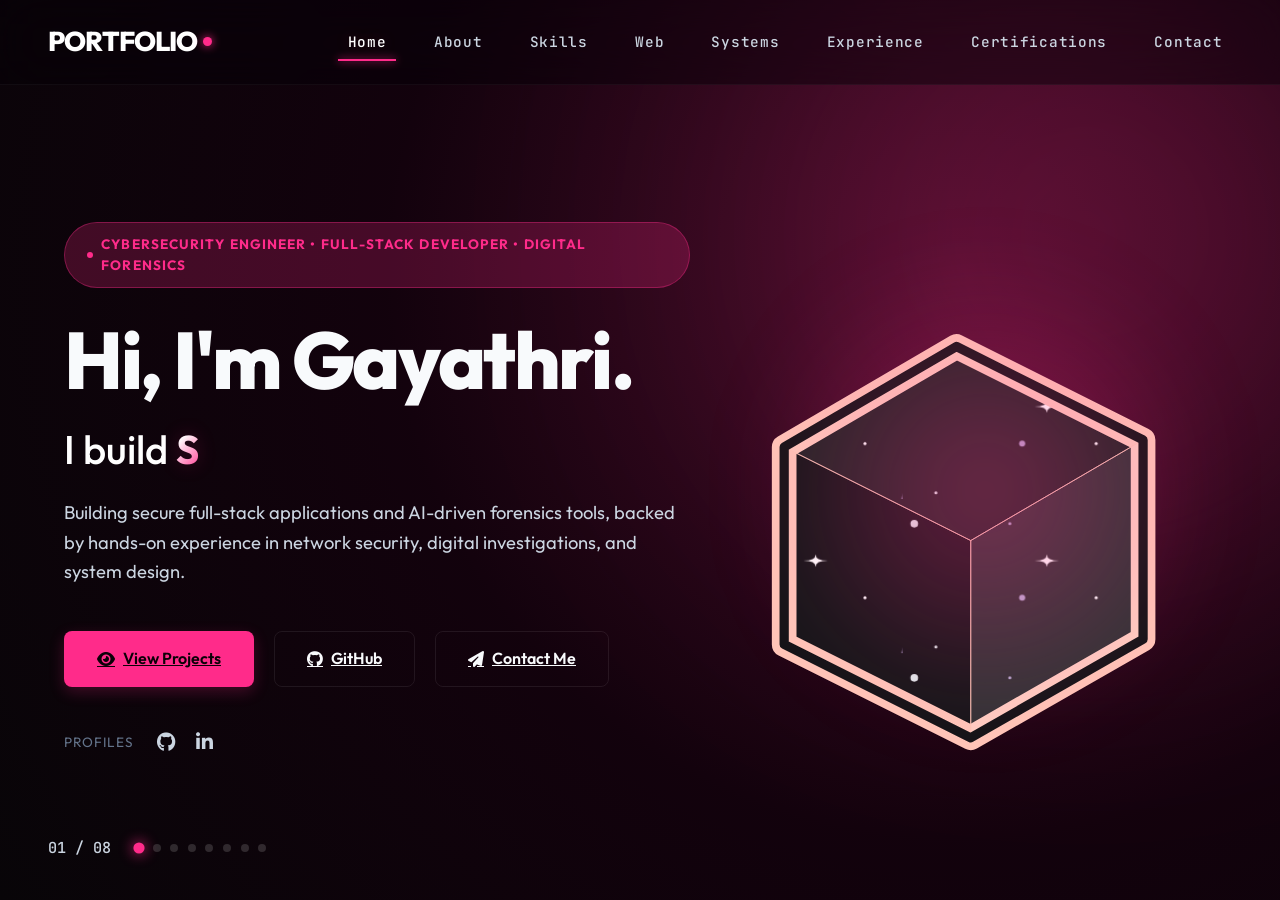
==== commit 9be42736: "deleted useless lines of code" ====
--- a/docs/index.html
+++ b/docs/index.html
@@ -123,7 +123,7 @@
     <!-- Main Horizontal Scroll Container -->
     <main class="scroll-container">
       <!-- PAGE 01: HOME / INTRO -->
-      <section id="hero" class="page-section" data-theme="home">
+      <section id="hero" class="page-section" >
         <div class="page-content-wrapper">
           <div class="container hero-container">
             <div class="hero-content">
@@ -314,10 +314,7 @@
                           />
                         </path>
                       </g>
-                      <linearGradient id="fade" gradientTransform="rotate(90)">
-                        <stop offset="0" stop-color="#14141700" />
-                        <stop offset="0.25" stop-color="#141417ff" />
-                      </linearGradient>
+                      
                       <linearGradient id="sky" gradientTransform="rotate(90)">
                         <stop offset="0.5" stop-color="#141417" />
                         <stop offset="1" stop-color="#40354a" />
@@ -451,7 +448,7 @@
       </section>
 
       <!-- PAGE 02: ABOUT ME -->
-      <section id="about" class="page-section" data-theme="about">
+      <section id="about" class="page-section">
         <div class="page-content-wrapper">
           <div class="container">
             <div class="section-header">
@@ -496,7 +493,7 @@
       </section>
 
       <!-- PAGE 03: SKILLS -->
-      <section id="skills" class="page-section" data-theme="skills">
+      <section id="skills" class="page-section" >
         <div class="page-content-wrapper">
           <!-- Cybernetic 3D-styled Glove (Floating in Background of Page 03) -->
           <div class="glove-container skills-page-glove">
@@ -686,7 +683,7 @@
       </section>
 
       <!-- PAGE 04: WEB DEVELOPMENT -->
-      <section id="projects-web" class="page-section" data-theme="web">
+      <section id="projects-web" class="page-section" >
         <div class="page-content-wrapper">
           <div class="container">
             <div class="category-showcase-header">
@@ -732,7 +729,7 @@
       </section>
 
       <!-- PAGE 06: OTHER / ACADEMIC PROJECTS -->
-      <section id="projects-systems" class="page-section" data-theme="systems">
+      <section id="projects-systems" class="page-section" >
         <div class="page-content-wrapper">
           <div class="container systems-page-container">
             <div class="category-showcase-header">
@@ -753,7 +750,7 @@
       </section>
 
       <!-- PAGE 07: EXPERIENCE & EDUCATION & CERTIFICATIONS (REDESIGNED LAYOUT) -->
-      <section id="experience" class="page-section" data-theme="experience">
+      <section id="experience" class="page-section" >
         <div class="page-content-wrapper">
           <div class="container experience-redesign-container">
             <div class="section-header">
@@ -770,7 +767,7 @@
                     <i class="fas fa-briefcase"></i> Experience & Education
                   </h3>
                 </div>
-                <div class="exp-edu-carousel" id="exp-edu-carousel">
+                <div class="exp-edu-carousel" >
                   <div class="exp-edu-carousel-track" id="exp-edu-track">
                     <div class="exp-card-new">
                       <span class="card-badge pink-badge">Internship</span>
@@ -893,7 +890,7 @@
                     <i class="fas fa-trophy"></i> Achievements
                   </h3>
                 </div>
-                <div class="achievements-carousel" id="achievements-carousel">
+                <div class="achievements-carousel">
                   <div
                     class="achievements-carousel-track"
                     id="achievements-track"
@@ -955,7 +952,6 @@
       <section
         id="certifications"
         class="page-section"
-        data-theme="certifications"
       >
         <div class="page-content-wrapper">
           <div class="container experience-redesign-container">
@@ -1043,7 +1039,7 @@
       </section>
 
       <!-- PAGE 09: CONTACT -->
-      <section id="contact" class="page-section" data-theme="contact">
+      <section id="contact" class="page-section" >
         <div class="page-content-wrapper">
           <div class="container contact-page-container">
             <div class="contact-inner-wrapper">
--- a/docs/style.css
+++ b/docs/style.css
@@ -30,7 +30,7 @@
 
   /* Page 05: AI (Magenta / Purple Accent) */
   --ai-accent: #e83ebc;
-  --ai-accent-hover: #a855f7;
+  /* --ai-accent-hover: #a855f7; */
   --ai-accent-glow: rgba(232, 62, 188, 0.22);
   --ai-accent-border: rgba(232, 62, 188, 0.35);
 
@@ -200,14 +200,7 @@
     #050102 100%
   );
 }
-#projects-ai {
-  background: radial-gradient(
-    circle at 85% 40%,
-    rgba(232, 62, 188, 0.25) 0%,
-    rgba(168, 85, 247, 0.08) 50%,
-    #0b0110 100%
-  );
-}
+
 #projects-systems {
   background: radial-gradient(
     circle at 25% 60%,
@@ -289,11 +282,6 @@
   right: 20%;
   opacity: 0.22;
 }
-#projects-ai::before {
-  background: #e83ebc;
-  top: -10%;
-  left: 15%;
-}
 #projects-systems::before {
   background: #ffa000;
   bottom: 20%;
@@ -319,11 +307,6 @@
     transform: translate(60px, -60px) scale(1.15) rotate(30deg);
   }
 }
-
-/* Ambient line animations */
-.ambient-bg-curves {
-  display: none;
-} /* Disabled to prioritize pure mesh background gradients */
 
 /* ==========================================================================
    4. NAVIGATION SYSTEM & HEADER
@@ -701,26 +684,6 @@
   pointer-events: none;
 }
 
-/* Character image wrapper */
-/* .hero-character-wrapper {
-    width: 380px;
-    height: 500px;
-    z-index: 4;
-    overflow: hidden;
-    position: relative;
-}
-
-.character-frame {
-    width: 100%;
-    height: 100%;
-    border-radius: 20px;
-    border: 1.5px solid var(--home-accent-border);
-    padding: 6px;
-    background: linear-gradient(135deg, rgba(255,255,255,0.03), rgba(255, 255, 255, 0.01));
-    box-shadow: 0 20px 40px rgba(0,0,0,0.6), 0 0 25px var(--home-accent-glow);
-    overflow: hidden;
-} */
-
 .walking-character {
   width: 100%;
   height: 100%;
@@ -819,111 +782,10 @@
   line-height: 1.7;
 }
 
-/* About Statistics cards - Glassmorphic, Soft violet glow */
-.stats-container {
-  display: grid;
-  grid-template-columns: repeat(3, 1fr);
-  gap: 1.5rem;
-  margin-top: 2.5rem;
-}
-
-.stat-box {
-  background-color: rgba(255, 255, 255, 0.01);
-  backdrop-filter: blur(12px);
-  -webkit-backdrop-filter: blur(12px);
-  border: 1px solid rgba(155, 92, 255, 0.18);
-  padding: 1.5rem 1.25rem;
-  border-radius: 12px;
-  text-align: center;
-  transition: var(--transition-smooth);
-  box-shadow: 0 4px 15px rgba(0, 0, 0, 0.2);
-}
-
-.stat-box:hover {
-  border-color: var(--about-accent);
-  transform: translateY(-6px);
-  box-shadow: 0 10px 25px rgba(155, 92, 255, 0.25);
-}
-
-.stat-num {
-  display: block;
-  font-size: 2.4rem;
-  font-weight: 700;
-  color: #ffffff;
-  font-family: var(--font-mono);
-}
-
-.stat-label {
-  font-size: 0.85rem;
-  color: var(--text-secondary);
-  text-transform: uppercase;
-  letter-spacing: 0.05em;
-}
-
 .about-card-container {
   display: flex;
   justify-content: center;
   align-items: center;
-}
-
-.about-flip-card {
-  background-color: transparent;
-  width: 290px;
-  height: 360px;
-  perspective: 1000px;
-  cursor: pointer;
-}
-
-.about-flip-card-inner {
-  position: relative;
-  width: 100%;
-  height: 100%;
-  text-align: center;
-  transition: transform 0.8s cubic-bezier(0.16, 1, 0.3, 1);
-  transform-style: preserve-3d;
-  border-radius: 20px;
-  border: 1px solid var(--border-color);
-  padding: 5px;
-}
-
-.about-flip-card.flipped .about-flip-card-inner {
-  transform: rotateY(180deg);
-  border-color: var(--accent-current);
-  box-shadow: 0 15px 30px var(--accent-glow-current);
-}
-
-.about-card-front,
-.about-card-back {
-  position: absolute;
-  width: 100%;
-  height: 100%;
-  -webkit-backface-visibility: hidden;
-  backface-visibility: hidden;
-  border-radius: 16px;
-  overflow: hidden;
-}
-
-.about-card-front img {
-  width: 100%;
-  height: 100%;
-  object-fit: cover;
-}
-
-.about-card-back {
-  background-color: #0e0012;
-  color: white;
-  transform: rotateY(180deg);
-  display: flex;
-  flex-direction: column;
-  justify-content: center;
-  align-items: center;
-  padding: 2rem;
-  border: 1px solid var(--accent-border-current);
-}
-
-.about-card-back h4 {
-  font-size: 1.6rem;
-  font-weight: 700;
 }
 
 /* ==========================================================================
@@ -1011,112 +873,6 @@
   transform: translateY(-2px);
 }
 
-/* Competency Carousel Rotator styles */
-.carousel-showcase-compact {
-  background-color: var(--bg-card-current);
-  border: 1px solid var(--border-color);
-  border-radius: 16px;
-  padding: 1.5rem;
-  display: flex;
-  flex-direction: column;
-  align-items: center;
-  gap: 1rem;
-  height: 240px;
-}
-
-.carousel-showcase-compact h3 {
-  font-size: 1.05rem;
-  font-weight: 600;
-  color: var(--text-secondary);
-  text-transform: uppercase;
-  letter-spacing: 0.05em;
-  margin-bottom: 0.5rem;
-}
-
-.scene {
-  width: 220px;
-  height: 100px;
-  perspective: 800px;
-  position: relative;
-  margin-top: 10px;
-}
-
-.carousel {
-  width: 100%;
-  height: 100%;
-  position: absolute;
-  transform-style: preserve-3d;
-  transition: transform 0.8s cubic-bezier(0.16, 1, 0.3, 1);
-}
-
-.carousel__cell {
-  position: absolute;
-  width: 180px;
-  height: 70px;
-  left: 20px;
-  top: 15px;
-  backface-visibility: hidden;
-  cursor: pointer;
-  transition: transform 0.8s cubic-bezier(0.16, 1, 0.3, 1);
-}
-
-.carousel__cell-content {
-  width: 100%;
-  height: 100%;
-  background-color: #121216;
-  border: 1px solid var(--border-color);
-  border-radius: 10px;
-  display: flex;
-  flex-direction: column;
-  align-items: center;
-  justify-content: center;
-  gap: 0.3rem;
-  color: white;
-  font-weight: 600;
-  font-size: 0.85rem;
-  transition:
-    border-color 0.5s,
-    transform 0.5s cubic-bezier(0.16, 1, 0.3, 1),
-    box-shadow 0.5s;
-}
-
-.carousel__cell.active-cell .carousel__cell-content {
-  border-color: var(--accent-current);
-  box-shadow: 0 0 15px var(--accent-glow-current);
-  transform: scale(1.08);
-}
-
-.carousel__cell i {
-  font-size: 1.45rem;
-  color: var(--accent-current);
-}
-
-.carousel-nav {
-  display: flex;
-  gap: 1.5rem;
-  margin-top: auto;
-}
-
-.carousel-button {
-  background: none;
-  border: 1px solid var(--border-color);
-  color: var(--text-primary);
-  width: 36px;
-  height: 36px;
-  border-radius: 50%;
-  cursor: pointer;
-  display: flex;
-  align-items: center;
-  justify-content: center;
-  transition: var(--transition-smooth);
-}
-
-.carousel-button:hover {
-  border-color: var(--accent-current);
-  background-color: var(--accent-glow-current);
-  color: white;
-}
-
 /* ==========================================================================
    10. CAROUSEL & PROJECTS SLIDER (Web Development)
    ========================================================================== */
@@ -1210,13 +966,6 @@
   display: flex;
   align-items: center;
   padding: 1rem 0;
-}
-
-.projects-carousel-track {
-  display: flex;
-  gap: 2rem;
-  transition: transform 0.6s cubic-bezier(0.16, 1, 0.3, 1);
-  width: max-content;
 }
 
 /* Symmetric project card layout (Width: 330px, Height: 460px) */
@@ -1301,7 +1050,6 @@
   -webkit-line-clamp: 5;
   -webkit-box-orient: vertical;
   overflow: hidden;
-  /* height: 58px; */
 }
 
 .project-tech {
@@ -1309,8 +1057,6 @@
   flex-wrap: wrap;
   gap: 0.35rem;
   margin-bottom: 1rem;
-  /* height: 52px; */
-  /* overflow: hidden; */
   align-items: flex-start;
 }
 
@@ -1332,15 +1078,10 @@
   flex: 1;
 }
 
-.disabled-placeholder {
-  opacity: 0.6;
-  cursor: not-allowed;
-}
-
 /* ==========================================================================
-   10.5. PAGE 05: AI / PYTHON PAGE (FULL VIEWPORT FEATURE)
+   10.6. PAGE 06: SYSTEMS & ACADEMIC GRID (4 Cards in one row on desktop)
    ========================================================================== */
-.ai-page-container {
+.systems-page-container {
   display: flex;
   flex-direction: column;
   height: 100%;
@@ -1349,111 +1090,6 @@
   padding-bottom: 2rem;
 }
 
-.ai-horizontal-featured-block {
-  display: flex;
-  gap: 3.5rem;
-  align-items: center;
-  background-color: rgba(255, 255, 255, 0.02);
-  border: 1px solid var(--ai-accent-border);
-  border-radius: 20px;
-  padding: 2.5rem;
-  width: 100%;
-  height: calc(100vh - 280px);
-  max-height: 500px;
-  box-shadow: 0 15px 40px var(--ai-accent-glow);
-  transition: var(--transition-smooth);
-  transform-style: preserve-3d;
-}
-
-.ai-horizontal-featured-block:hover {
-  transform: translateY(-5px);
-  box-shadow: 0 20px 45px var(--ai-accent-glow);
-}
-
-.ai-featured-image-wrapper {
-  width: 50%;
-  height: 100%;
-  border-radius: 12px;
-  overflow: hidden;
-  border: 1px solid rgba(255, 255, 255, 0.05);
-}
-
-.ai-featured-image-wrapper img {
-  width: 100%;
-  height: 100%;
-  object-fit: cover;
-  transition: transform 0.6s cubic-bezier(0.16, 1, 0.3, 1);
-}
-
-.ai-horizontal-featured-block:hover .ai-featured-image-wrapper img {
-  transform: scale(1.04);
-}
-
-.ai-featured-info {
-  width: 50%;
-  display: flex;
-  flex-direction: column;
-  justify-content: center;
-  height: 100%;
-}
-
-.ai-featured-info h4 {
-  font-size: 1.8rem;
-  font-weight: 700;
-  margin-bottom: 1rem;
-  color: white;
-}
-
-.ai-featured-info p {
-  font-size: 0.95rem;
-  color: var(--text-secondary);
-  line-height: 1.6;
-  margin-bottom: 2rem;
-}
-
-.ai-featured-tech {
-  display: flex;
-  flex-wrap: wrap;
-  gap: 0.5rem;
-  margin-bottom: 2rem;
-}
-
-.ai-featured-links {
-  display: flex;
-  gap: 1rem;
-}
-
-.ai-featured-links .btn {
-  padding: 0.75rem 1.75rem;
-}
-
-/* ==========================================================================
-   10.6. PAGE 06: SYSTEMS & ACADEMIC GRID (4 Cards in one row on desktop)
-   ========================================================================== */
-.systems-page-container {
-  display: flex;
-  flex-direction: column;
-  height: 100%;
-  justify-content: center;
-  padding-top: 4.5rem;
-  padding-bottom: 2rem;
-}
-
-.systems-projects-row {
-  display: grid;
-  grid-template-columns: repeat(4, 1fr);
-  gap: 2rem;
-  width: 100%;
-  margin-top: 1.5rem;
-  justify-content: center;
-}
-
-/* Systems page uses the same card styles */
-.systems-projects-row .project-card {
-  flex: auto;
-  width: 100%;
-}
-
 /* ==========================================================================
    11. PAGE 07: EXPERIENCE PAGE — COMPLETE REDESIGN (CENTERED GRID)
    ========================================================================== */
@@ -1464,14 +1100,6 @@
   justify-content: flex-start;
   padding-top: 60px;
   padding-bottom: 16px;
-}
-
-.exp-edu-grid-new {
-  display: grid;
-  grid-template-columns: 1fr 1fr;
-  gap: 1.5rem;
-  width: 100%;
-  margin-bottom: 1rem;
 }
 
 .exp-card-new,
@@ -1940,19 +1568,6 @@
 }
 .contact-card.card-email i {
   color: #ff2d8d;
-}
-
-.contact-card.card-whatsapp:hover {
-  border-color: #25d366;
-  background: linear-gradient(
-    135deg,
-    rgba(37, 211, 102, 0.06) 0%,
-    rgba(0, 0, 0, 0) 100%
-  );
-  box-shadow: 0 15px 30px rgba(37, 211, 102, 0.25);
-}
-.contact-card.card-whatsapp i {
-  color: #25d366;
 }
 
 .contact-card.card-linkedin:hover {
@@ -2197,39 +1812,6 @@
 
   .skills-grid-horizontal {
     gap: 1.5rem;
-  }
-
-  .projects-horizontal-layout {
-    grid-template-columns: 1fr;
-    grid-template-rows: auto 1fr;
-    height: calc(100vh - 220px);
-    gap: 1.5rem;
-  }
-
-  .featured-card-wrapper {
-    height: auto;
-  }
-
-  .featured-project-card {
-    height: auto;
-    flex-direction: row;
-  }
-
-  .featured-project-image {
-    width: 40%;
-    height: 100%;
-  }
-
-  .featured-project-info {
-    width: 60%;
-  }
-
-  .systems-projects-row {
-    grid-template-columns: repeat(2, 1fr);
-  }
-
-  .exp-edu-grid-new {
-    grid-template-columns: 1fr;
   }
 
   .cert-card-compact {
@@ -2465,18 +2047,6 @@
     width: 100%;
   }
 
-  .about-flip-card {
-    width: 240px !important;
-    height: 290px !important;
-  }
-
-  .about-card-front {
-    transform: rotateY(
-      0deg
-    ) !important; /* Ensure WebKit renders front side correctly */
-    z-index: 2;
-  }
-
   .about-details {
     text-align: center;
   }
@@ -2492,29 +2062,6 @@
     margin-bottom: 1rem !important;
   }
 
-  .stats-container {
-    grid-template-columns: repeat(
-      3,
-      1fr
-    ) !important; /* Row-based for vertical compression */
-    gap: 0.5rem !important;
-    margin-top: 1.5rem !important;
-  }
-
-  .stat-box {
-    padding: 0.75rem 0.35rem !important;
-    border-radius: 8px !important;
-  }
-
-  .stat-num {
-    font-size: clamp(1.3rem, 5vw, 1.7rem) !important;
-  }
-
-  .stat-label {
-    font-size: 0.65rem !important;
-    line-height: 1.2;
-  }
-
   /* Skills Mobile */
   .skills-grid-horizontal {
     grid-template-columns: 1fr;
@@ -2540,18 +2087,6 @@
   .skill-badge {
     padding: 0.35rem 0.75rem !important;
     font-size: 0.75rem !important;
-  }
-
-  /* Skills Rotator Scaler */
-  .carousel-showcase-compact {
-    height: 220px !important;
-    padding: 1.25rem !important;
-  }
-
-  .scene {
-    transform: scale(0.85) !important;
-    transform-origin: center top !important;
-    margin: 0 auto !important;
   }
 
   /* Projects Mobile */
@@ -2567,15 +2102,6 @@
     padding: 0.5rem 0 !important;
   }
 
-  .projects-carousel-track {
-    display: flex !important;
-    flex-direction: column !important; /* Stack cards vertically */
-    align-items: center !important;
-    gap: 1.5rem !important;
-    width: 100% !important;
-    transform: none !important; /* Disable any script-driven horizontal translation */
-  }
-
   .project-card {
     width: 100% !important;
     max-width: 290px !important; /* Comfortably fits 320px screens */
@@ -2622,73 +2148,10 @@
     font-size: 0.8rem !important;
   }
 
-  /* AI Mobile */
-  .ai-page-container {
-    padding-top: 2rem !important;
-    width: 100% !important;
-  }
-
-  .ai-horizontal-featured-block {
-    flex-direction: column !important;
-    height: auto !important;
-    max-height: none !important;
-    padding: 1.25rem !important;
-    gap: 1.25rem !important;
-    width: 100% !important;
-  }
-
-  .ai-featured-image-wrapper {
-    width: 100% !important;
-    height: 160px !important;
-  }
-
-  .ai-featured-info {
-    width: 100% !important;
-    text-align: center !important;
-  }
-
-  .ai-featured-info h4 {
-    font-size: 1.3rem !important;
-    margin-bottom: 0.75rem !important;
-  }
-
-  .ai-featured-info p {
-    font-size: 0.9rem !important;
-    margin-bottom: 1.25rem !important;
-  }
-
-  .ai-featured-tech {
-    justify-content: center !important;
-    margin-bottom: 1.25rem !important;
-  }
-
-  .ai-featured-links {
-    flex-direction: column !important;
-    gap: 0.5rem !important;
-    width: 100% !important;
-  }
-
-  .ai-featured-links .btn {
-    width: 100% !important;
-    padding: 0.7rem 1rem !important;
-  }
-
   /* Systems Mobile */
   .systems-page-container {
     padding-top: 2rem !important;
     width: 100% !important;
-  }
-
-  .systems-projects-row {
-    grid-template-columns: 1fr !important;
-    gap: 1.5rem !important;
-    margin-top: 1rem !important;
-    justify-items: center !important;
-    width: 100% !important;
-  }
-
-  .systems-projects-row .project-card {
-    max-width: 290px !important;
   }
 
   /* Certifications Mobile */
@@ -2776,12 +2239,6 @@
     display: none !important; /* Hide arrows since list is vertically scrollable */
   }
 
-  /* Experience Mobile */
-  .exp-edu-grid-new {
-    grid-template-columns: 1fr;
-    gap: 1.5rem;
-  }
-
   /* Contact Mobile */
   .contact-header h2 {
     font-size: clamp(1.8rem, 6vw, 2.4rem) !important;
@@ -2830,12 +2287,6 @@
   .exp-card-new,
   .edu-card-new {
     min-height: auto;
-  }
-}
-
-@media screen and (max-width: 360px) {
-  .scene {
-    transform: scale(0.72) !important;
   }
 }
 
@@ -2870,10 +2321,6 @@
   .experience-redesign-container {
     padding-bottom: 1rem;
   }
-  .exp-edu-grid-new {
-    margin-bottom: 1rem;
-    gap: 1.5rem;
-  }
   .exp-card-new,
   .edu-card-new {
     padding: 1.25rem;
@@ -2902,24 +2349,6 @@
   .systems-page-container {
     padding-top: 3.5rem;
     padding-bottom: 1.5rem;
-  }
-  .systems-projects-row .project-card {
-    height: 400px;
-  }
-  .systems-projects-row .project-card .project-image-wrapper {
-    height: 70px;
-  }
-  .systems-projects-row .project-card .project-info {
-    height: calc(400px - 70px);
-    padding: 1rem;
-  }
-  .systems-projects-row .project-card .project-info p {
-    height: auto;
-    -webkit-line-clamp: 4;
-  }
-  .systems-projects-row .project-card .project-info .project-tech {
-    height: auto;
-    margin-bottom: 0.75rem;
   }
 }
 
@@ -2978,10 +2407,6 @@
     width: 480px;
     height: 600px;
   }
-  .about-flip-card {
-    width: 320px;
-    height: 400px;
-  }
   .about-grid {
     gap: 6rem;
   }
@@ -2993,21 +2418,6 @@
   }
   .skills-card {
     padding: 2.25rem;
-  }
-  .carousel-showcase-compact {
-    height: 270px;
-  }
-  .scene {
-    width: 250px;
-    height: 120px;
-  }
-  .carousel__cell {
-    width: 200px;
-    height: 80px;
-  }
-  .ai-horizontal-featured-block {
-    max-height: 580px;
-    height: calc(100vh - 300px);
   }
   .experience-redesign-container {
     padding-top: 110px;
